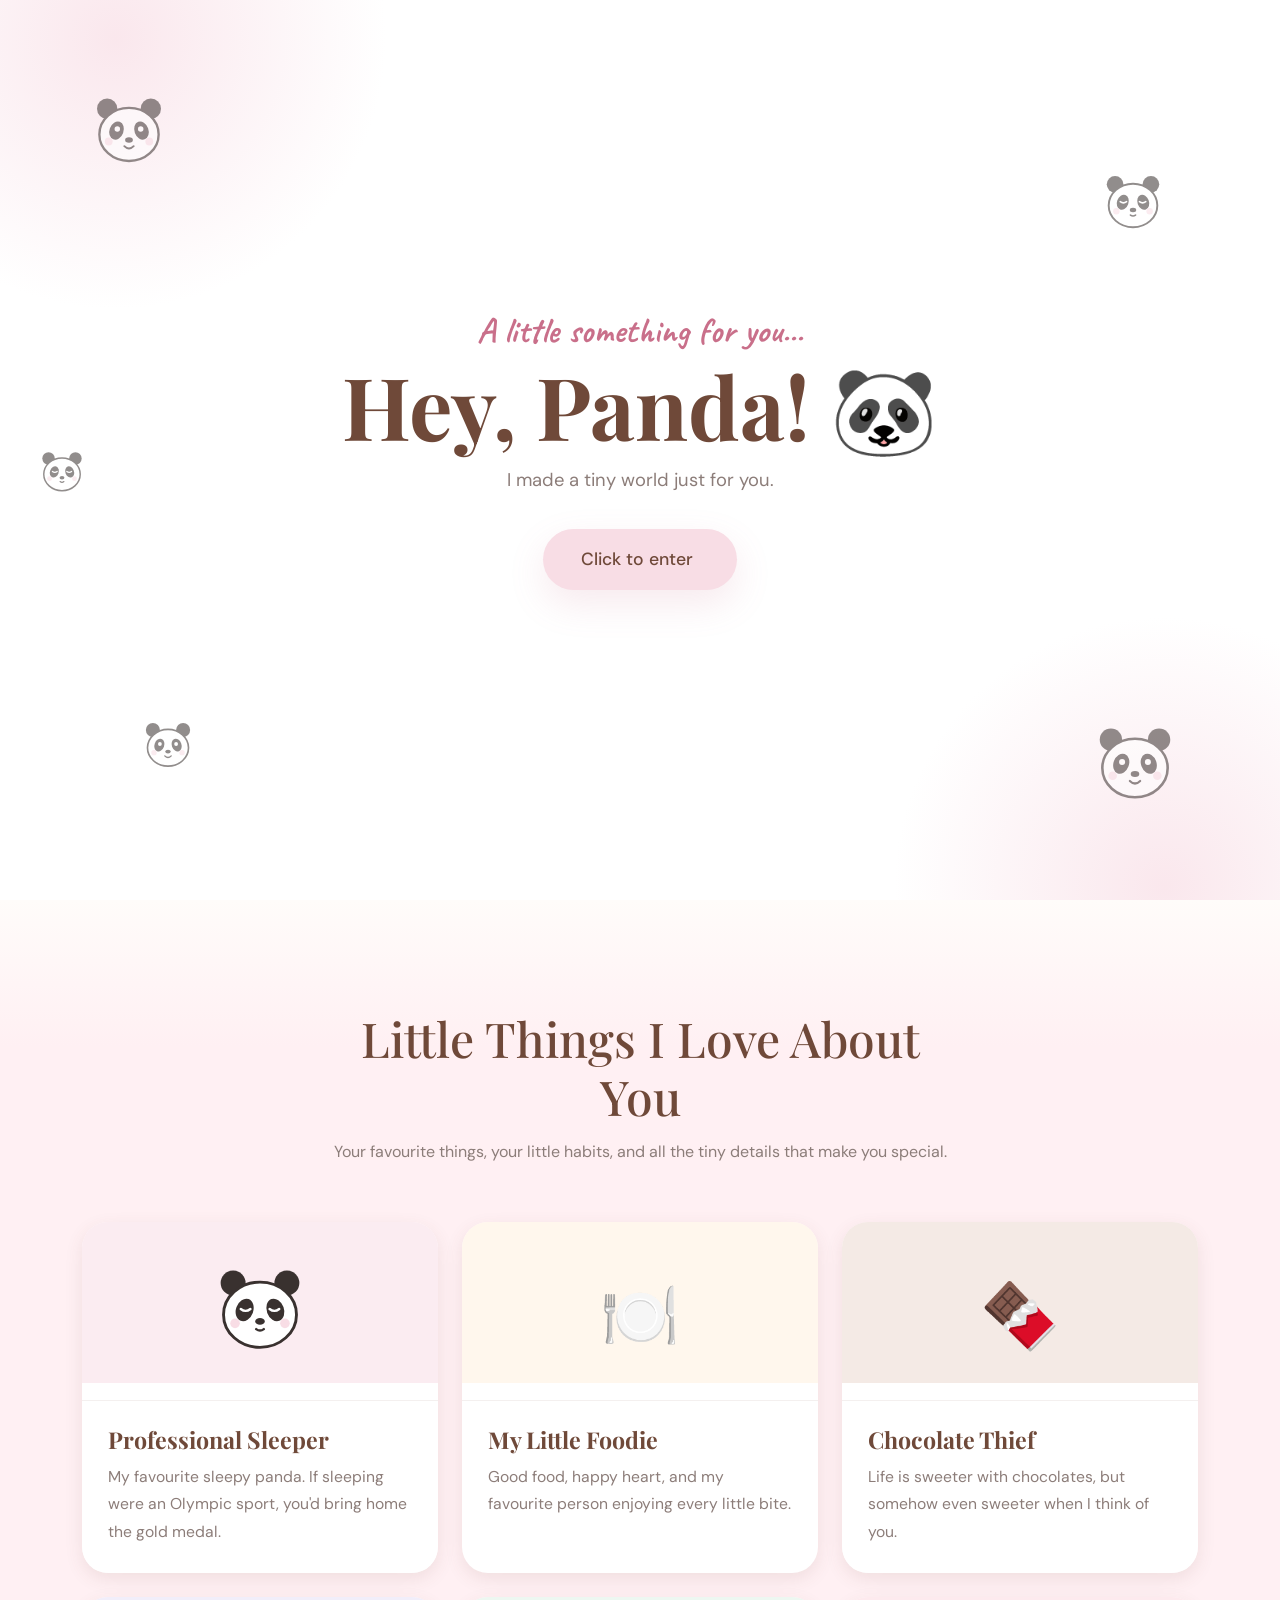
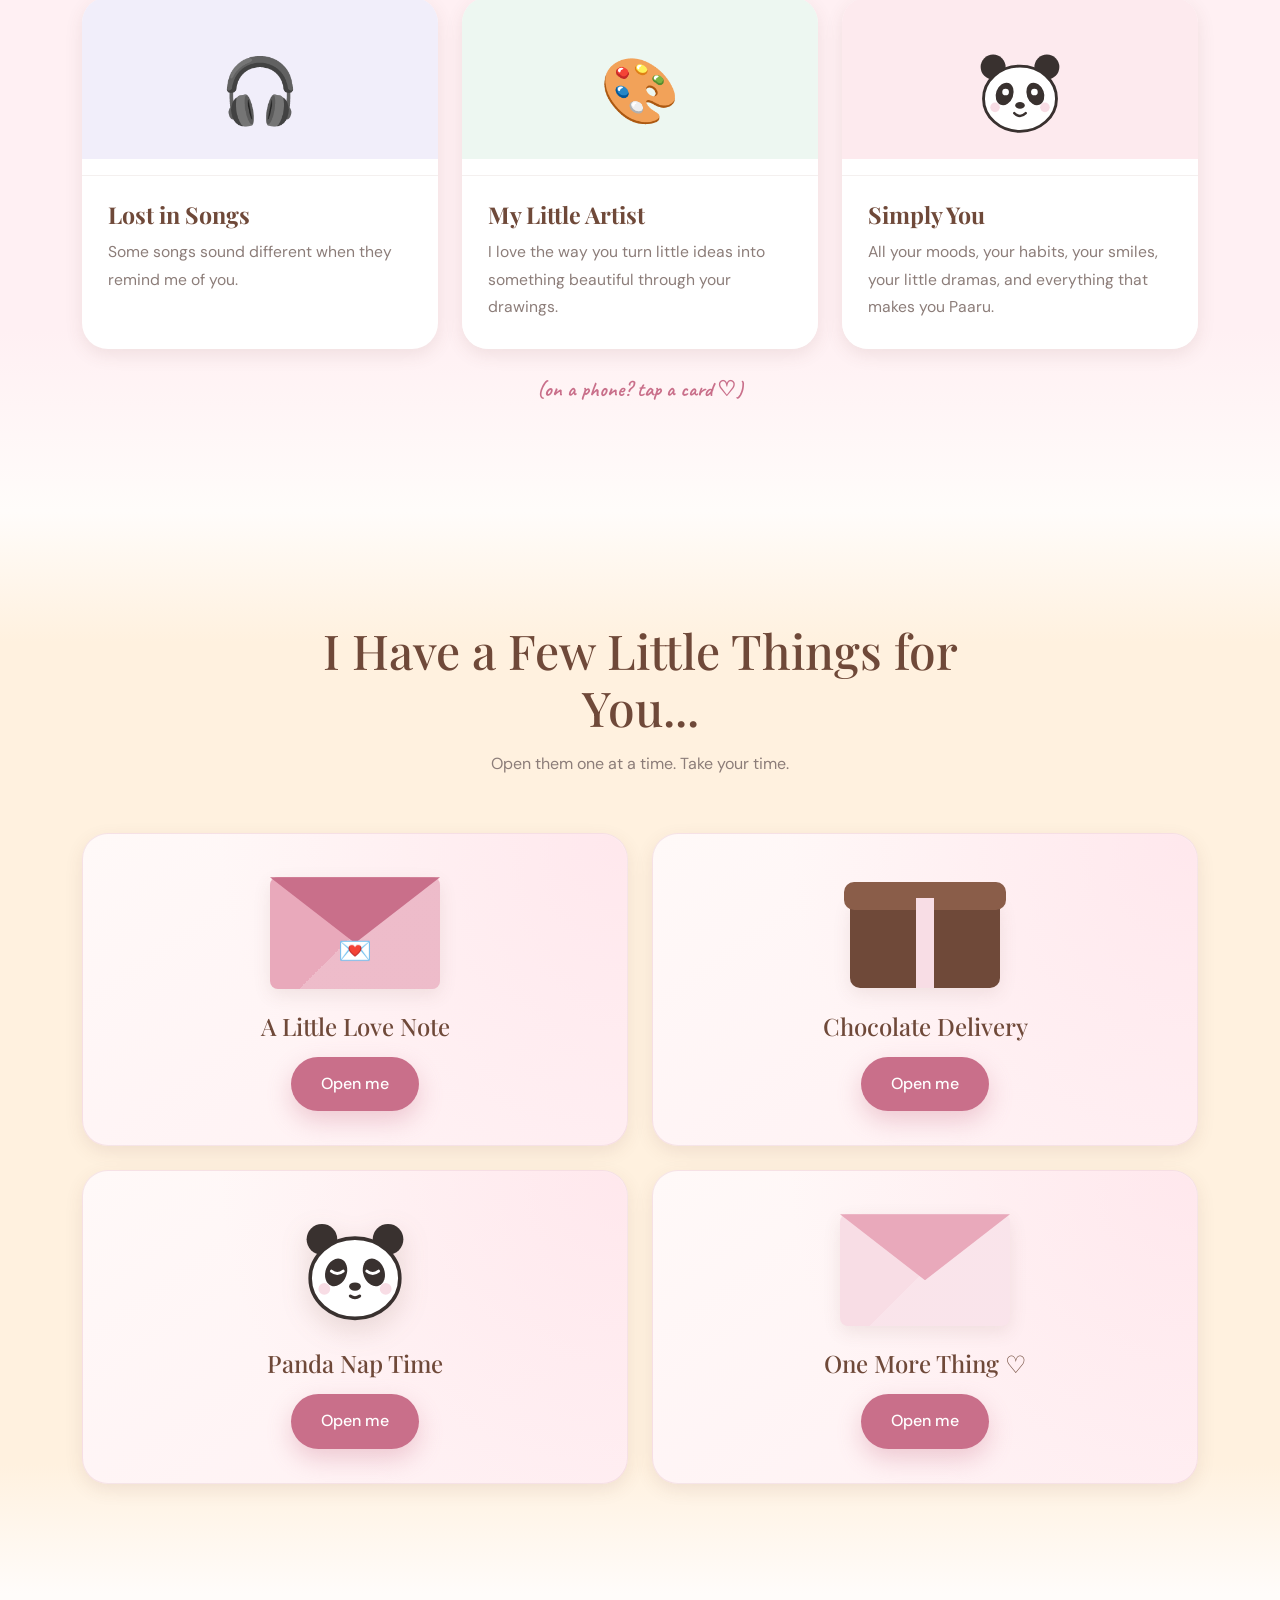
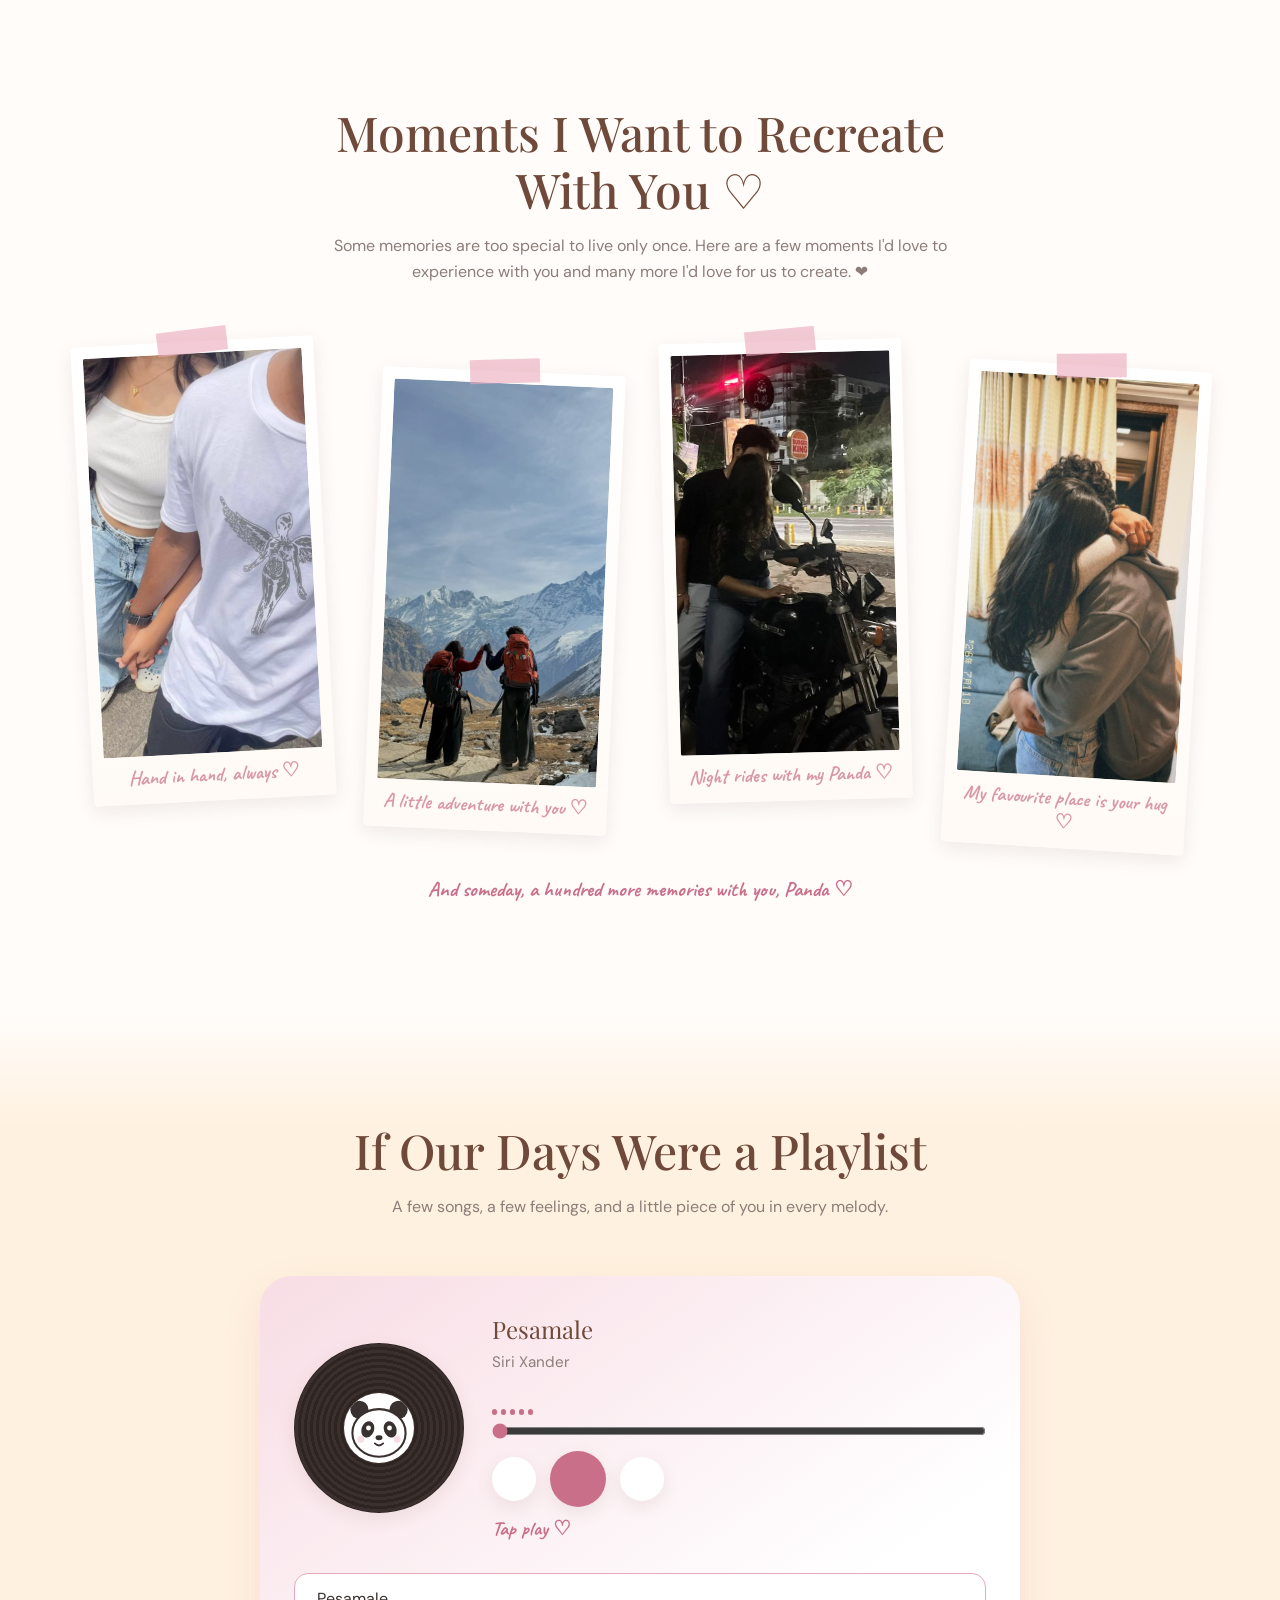
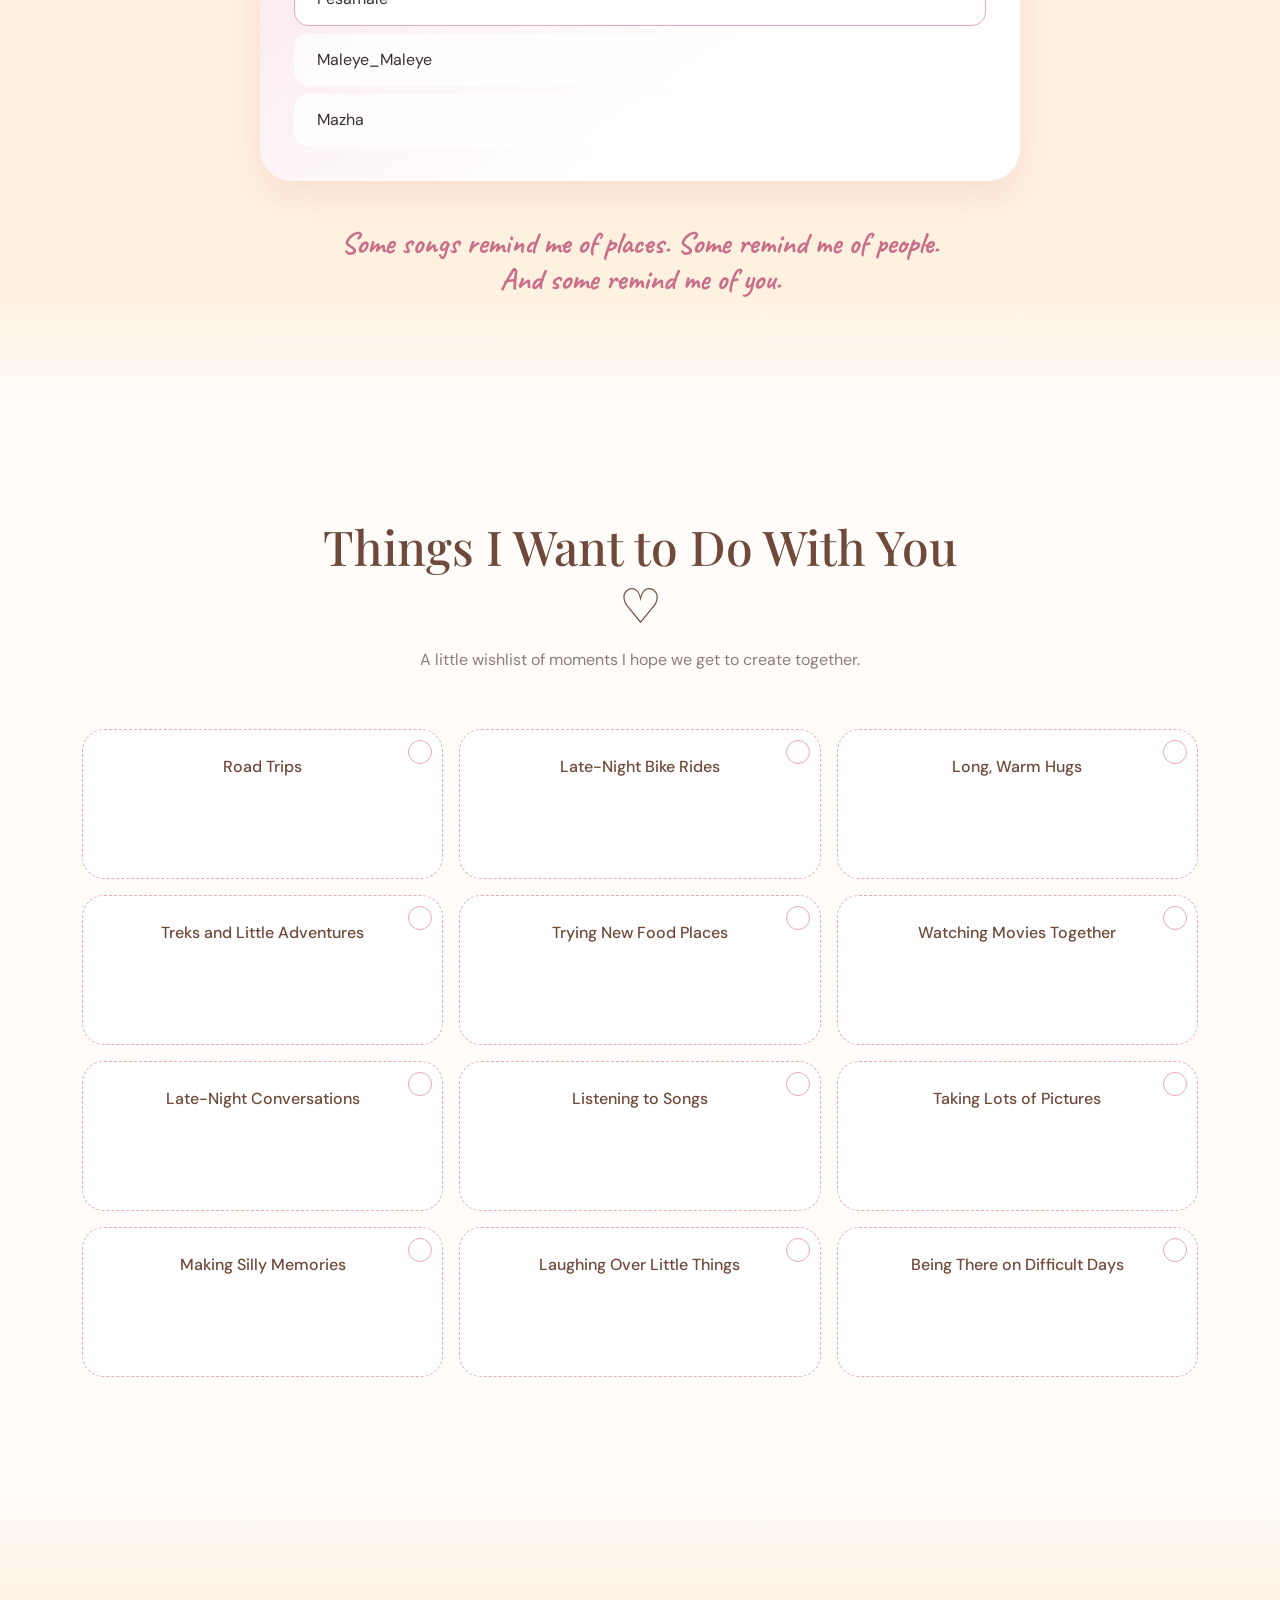
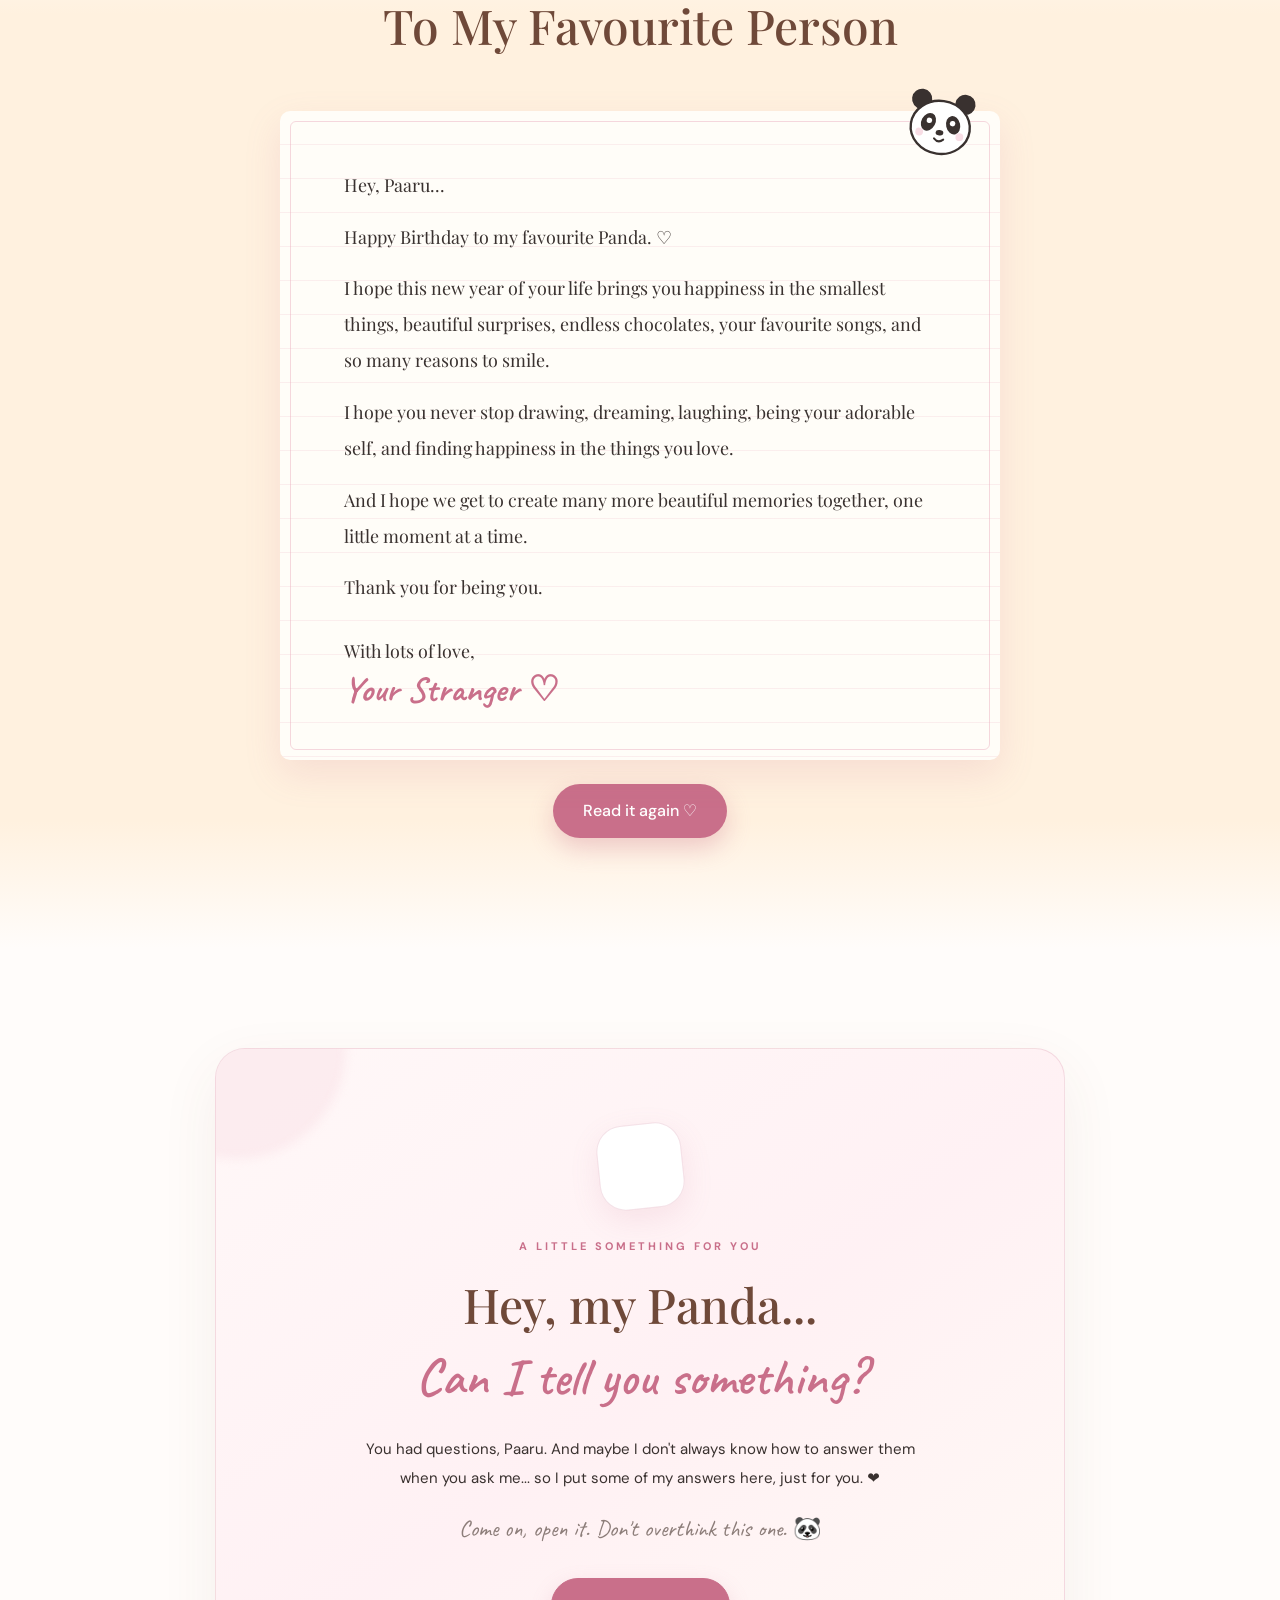
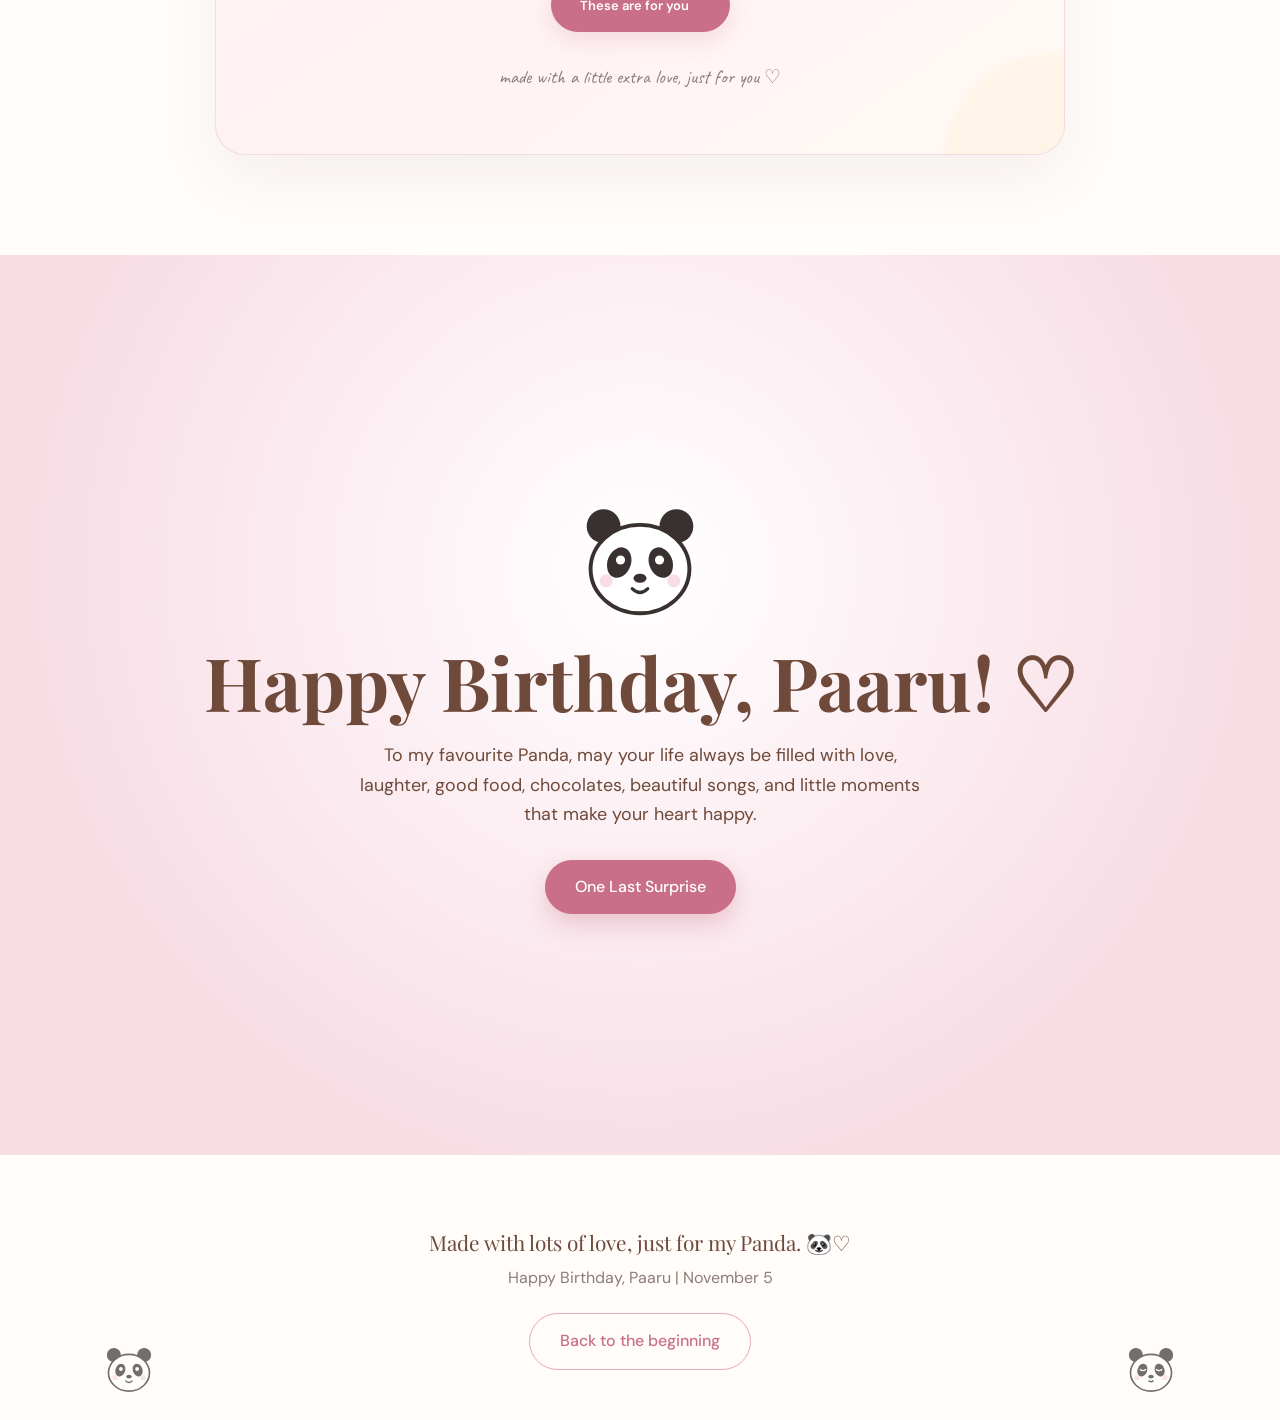
==== index.html @ 10fa9887 "Add files via upload" ====
<!doctype html>
<html lang="en">

<head>
    <meta charset="utf-8">
    <meta name="viewport" content="width=device-width, initial-scale=1">
    <title>Happy Birthday, Paaru ♡</title>
    <meta name="description" content="A tiny world made just for Paaru.">
    <link rel="icon"
        href="data:image/svg+xml,%3Csvg xmlns='http://www.w3.org/2000/svg' viewBox='0 0 100 100'%3E%3Ctext y='.9em' font-size='90'%3E%F0%9F%90%BC%3C/text%3E%3C/svg%3E">

    <!-- Bootstrap core CSS first (local, as in your template) -->
    <link rel="stylesheet" href="css/bootstrap/bootstrap.min.css">

    <!-- fonts -->
    <link rel="preconnect" href="https://fonts.googleapis.com">
    <link rel="preconnect" href="https://fonts.gstatic.com" crossorigin>
    <link
        href="https://fonts.googleapis.com/css2?family=Caveat:wght@500;700&family=DM+Sans:wght@400;500;700&family=Playfair+Display:ital,wght@0,500;0,700;1,500&display=swap"
        rel="stylesheet">

    <!-- Remix Icon -->
    <link href="https://cdn.jsdelivr.net/npm/remixicon@4.9.1/fonts/remixicon.css" rel="stylesheet">

    <!-- Lenis -->
    <link rel="stylesheet" href="https://unpkg.com/lenis@1.3.23/dist/lenis.css">

    <!-- custom css -->
    <link rel="stylesheet" href="css/style.css">
</head>

<body class="locked">

    <!-- SVG sprite: one panda, reused everywhere -->
    <svg class="sprite" width="0" height="0" aria-hidden="true" focusable="false">
        <symbol id="panda" viewBox="0 0 100 100">
            <circle cx="22" cy="24" r="13" fill="#39312F" />
            <circle cx="78" cy="24" r="13" fill="#39312F" />
            <ellipse cx="50" cy="57" rx="38" ry="34" fill="#fff" stroke="#39312F" stroke-width="3" />
            <ellipse cx="34" cy="52" rx="9" ry="12" fill="#39312F" transform="rotate(20 34 52)" />
            <ellipse cx="66" cy="52" rx="9" ry="12" fill="#39312F" transform="rotate(-20 66 52)" />
            <circle cx="35" cy="50" r="3.5" fill="#fff" />
            <circle cx="65" cy="50" r="3.5" fill="#fff" />
            <ellipse cx="50" cy="64" rx="5" ry="3.5" fill="#39312F" />
            <path d="M44 72q6 6 12 0" stroke="#39312F" stroke-width="2.5" fill="none" stroke-linecap="round" />
            <circle cx="24" cy="66" r="5" fill="#F8DDE5" />
            <circle cx="76" cy="66" r="5" fill="#F8DDE5" />
        </symbol>
        <symbol id="panda-sleep" viewBox="0 0 100 100">
            <circle cx="22" cy="24" r="13" fill="#39312F" />
            <circle cx="78" cy="24" r="13" fill="#39312F" />
            <ellipse cx="50" cy="57" rx="38" ry="34" fill="#fff" stroke="#39312F" stroke-width="3" />
            <ellipse cx="34" cy="52" rx="9" ry="12" fill="#39312F" transform="rotate(20 34 52)" />
            <ellipse cx="66" cy="52" rx="9" ry="12" fill="#39312F" transform="rotate(-20 66 52)" />
            <path d="M30 51q5 4 10 0M60 51q5 4 10 0" stroke="#fff" stroke-width="2.5" fill="none"
                stroke-linecap="round" />
            <ellipse cx="50" cy="64" rx="5" ry="3.5" fill="#39312F" />
            <path d="M46 72q4 3 8 0" stroke="#39312F" stroke-width="2.5" fill="none" stroke-linecap="round" />
            <circle cx="24" cy="66" r="5" fill="#F8DDE5" />
            <circle cx="76" cy="66" r="5" fill="#F8DDE5" />
        </symbol>
    </svg>












    <!-- ========== 2. WELCOME ========== -->
    <div id="welcome" role="dialog" aria-label="Welcome">
        <span class="glow g1"></span><span class="glow g2"></span>
        <span class="px p1" data-d="16"><svg class="bob">
                <use href="#panda" />
            </svg></span>
        <span class="px p2" data-d="22"><svg class="bob">
                <use href="#panda-sleep" />
            </svg></span>
        <span class="px p3" data-d="12"><svg class="bob">
                <use href="#panda" />
            </svg></span>
        <span class="px p4" data-d="20"><svg class="bob">
                <use href="#panda" />
            </svg></span>
        <span class="px p5" data-d="14"><svg class="bob">
                <use href="#panda-sleep" />
            </svg></span>
        <span class="px p6" data-d="18"><i class="ri-heart-fill bob"></i></span>
        <span class="px p7" data-d="26"><i class="ri-star-fill bob"></i></span>
        <span class="px p8" data-d="24"><i class="ri-music-2-fill bob"></i></span>
        <span class="px p9" data-d="18"><i class="ri-heart-fill bob"></i></span>

        <div class="w-content">
            <p class="hand w-line">A little something for you...</p>
            <h1 class="w-title">Hey, Panda! 🐼</h1>
            <p class="w-sub">I made a tiny world just for you.</p>
            <button id="enter" class="btn-enter" type="button">
                <span>Click to enter</span> <i class="ri-heart-fill"></i>
            </button>
        </div>
    </div>









    <main id="site">







        <!-- ========== 3. HERO ========== -->
        <section id="hero" class="hero">

            <div class="container">
                <div class="row align-items-center g-5">


                    <div class="col-lg-6 order-2 order-lg-1">
                        <p class="eyebrow">Today is all about you</p>
                        <h2 class="hero-title">
                            <span class="mask"><span class="ln">Happy Birthday,</span></span>
                            <span class="mask"><span class="ln">My Panda <i class="ri-heart-fill"></i></span></span>
                        </h2>
                        <p class="hero-text hero-fade">Somehow, you became someone I look forward to in the middle of my
                            ordinary days. And now, here I am, wanting to make your birthday a little more special, just
                            to see that smile of yours. So today, no worries, no sadness, just you being my favourite
                            Panda, eating your favourite food, listening to your favourite songs, and being the adorable
                            little sleepyhead you are. You deserve a day as lovely as your heart, Paaru. ❤️
                        </p>


                    </div>


                    <div class="col-lg-6 order-1 order-lg-2">
                        <div class="scrap">
                            <span class="blob par" data-s="-6"></span>
                            <svg class="scrap-panda" role="img" aria-label="A cute panda">
                                <use href="#panda" />
                            </svg>
                            <i class="ri-heart-fill fl f1 par" data-s="-25"></i>
                            <i class="ri-heart-fill fl f2 par" data-s="-12"></i>
                            <i class="ri-star-fill fl f3 par" data-s="-30"></i>
                            <i class="ri-sparkling-fill fl f4 par" data-s="-18"></i>
                            <span class="fl choco par" data-s="-20">🍫</span>
                            <span class="fl note hand">my favourite sleepy panda ♡</span>
                        </div>
                    </div>


                </div>
            </div>

        </section>












        <!-- ========== 4. LOVES ========== -->

        <section id="loves">
            <div class="container">


                <header class="sec-head rv">
                    <h2 class="sec-title">Little Things I Love About You</h2>
                    <p class="sec-sub">
                        Your favourite things, your little habits, and all the tiny details that make you
                        special.
                    </p>
                </header>

                <div class="row g-4">

                    <!-- Card 1: Professional Sleeper -->
                    <div class="col-12 col-md-6 col-lg-4">
                        <article class="tcard c1 rv" tabindex="0" role="button" aria-pressed="false">

                            <div class="art">
                                <svg class="pd">
                                    <use href="#panda-sleep" />
                                </svg>
                                <i class="pillow"></i>
                                <b class="fx f1">Z</b>
                                <b class="fx f2">z</b>
                                <b class="fx f3">Z</b>
                            </div>

                            <div class="tcard-content">
                                <h3>Professional Sleeper</h3>
                                <p>
                                    My favourite sleepy panda. If sleeping were an Olympic sport, you'd bring home the
                                    gold
                                    medal.
                                </p>
                            </div>

                        </article>
                    </div>

                    <!-- Card 2: My Little Foodie -->
                    <div class="col-12 col-md-6 col-lg-4">
                        <article class="tcard c2 rv" tabindex="0" role="button" aria-pressed="false">

                            <div class="art">
                                <span class="big">🍽️</span>
                                <b class="fx f1">🍰</b>
                                <b class="fx f2">🍕</b>
                                <b class="fx f3">🍓</b>
                            </div>

                            <div class="tcard-content">
                                <h3>My Little Foodie</h3>
                                <p>
                                    Good food, happy heart, and my favourite person enjoying every little bite.
                                </p>
                            </div>

                        </article>
                    </div>

                    <!-- Card 3: Chocolate Thief -->
                    <div class="col-12 col-md-6 col-lg-4">
                        <article class="tcard c3 rv" tabindex="0" role="button" aria-pressed="false">

                            <div class="art">
                                <span class="big">🍫</span>
                                <b class="fx f1">♡</b>
                                <b class="fx f2">🍬</b>
                                <b class="fx f3">♡</b>
                            </div>

                            <div class="tcard-content">
                                <h3>Chocolate Thief</h3>
                                <p>
                                    Life is sweeter with chocolates, but somehow even sweeter when I think of you.
                                </p>
                            </div>

                        </article>
                    </div>

                    <!-- Card 4: Lost in Songs -->
                    <div class="col-12 col-md-6 col-lg-4">
                        <article class="tcard c4 rv" tabindex="0" role="button" aria-pressed="false">

                            <div class="art">
                                <span class="big">🎧</span>
                                <b class="fx f1">♪</b>
                                <b class="fx f2">♫</b>
                                <b class="fx f3">♪</b>
                            </div>

                            <div class="tcard-content">
                                <h3>Lost in Songs</h3>
                                <p>
                                    Some songs sound different when they remind me of you.
                                </p>
                            </div>

                        </article>
                    </div>

                    <!-- Card 5: My Little Artist -->
                    <div class="col-12 col-md-6 col-lg-4">
                        <article class="tcard c5 rv" tabindex="0" role="button" aria-pressed="false">

                            <div class="art">
                                <span class="big">🎨</span>

                                <svg class="squig" viewBox="0 0 120 30" aria-hidden="true">
                                    <path d="M5 20q10-20 20 0t20 0 20 0 20 0 20 0" />
                                </svg>

                                <b class="fx f1">✏️</b>
                                <b class="fx f3">🖍️</b>
                            </div>

                            <div class="tcard-content">
                                <h3>My Little Artist</h3>
                                <p>
                                    I love the way you turn little ideas into something beautiful through your drawings.
                                </p>
                            </div>

                        </article>
                    </div>

                    <!-- Card 6: Simply You -->
                    <div class="col-12 col-md-6 col-lg-4">
                        <article class="tcard c6 rv" tabindex="0" role="button" aria-pressed="false">

                            <div class="art">
                                <svg class="pd">
                                    <use href="#panda" />
                                </svg>
                                <b class="fx f1">♡</b>
                                <b class="fx f2">✦</b>
                                <b class="fx f3">♡</b>
                            </div>

                            <div class="tcard-content">
                                <h3>Simply You</h3>
                                <p>
                                    All your moods, your habits, your smiles, your little dramas, and everything that
                                    makes
                                    you Paaru.
                                </p>
                            </div>

                            <span class="secret hand">
                                psst... my favourite thing is still your smile ♡
                            </span>

                        </article>
                    </div>

                </div>

                <p class="tap-hint hand">(on a phone? tap a card ♡)</p>

            </div>


        </section>

















        <!-- ========== 5. SURPRISES ========== -->
        <section id="surprises" class="tint">
            <div class="container">
                <header class="sec-head rv">
                    <h2 class="sec-title">I Have a Few Little Things for You...</h2>
                    <p class="sec-sub">Open them one at a time. Take your time.</p>
                </header>
                <div class="row g-4">

                    <div class="col-12 col-md-6">
                        <div class="gift rv" data-lid="flip">
                            <div class="gift-art">
                                <div class="env">
                                    <div class="lid"></div><span class="seal">💌</span>
                                </div>
                            </div>
                            <h3>A Little Love Note</h3>
                            <button class="gift-btn btn-soft" type="button" aria-expanded="false"
                                aria-controls="g1"><span class="lbl">Open me</span></button>
                            <div class="gift-body" id="g1">
                                <div class="paper hand-text pop">
                                    <p>Hey, Panda...</p>
                                    <p>I don't know how you became this special to me, Panda, but somehow, you did. Even
                                        though we haven't spent much time together, you've given me so many little
                                        things to smile about. ♡</p>

                                    <p>I hope we get to create all those beautiful memories I've imagined with you,
                                        Paaru. For now, I just want to see you smile and make you feel a little extra
                                        special today. ❤️</p>

                                    <p>Happy Birthday, Paaru. ♡</p>
                                </div>
                            </div>
                        </div>
                    </div>

                    <div class="col-12 col-md-6">
                        <div class="gift rv" data-lid="lift">
                            <div class="gift-art">
                                <div class="cbox">
                                    <div class="lid"></div><span class="ribbon"></span>
                                </div>
                            </div>
                            <h3>Chocolate Delivery</h3>
                            <button class="gift-btn btn-soft" type="button" aria-expanded="false"
                                aria-controls="g2"><span class="lbl">Open me</span></button>
                            <div class="gift-body" id="g2">
                                <div class="pops"><span class="pop">🍫</span><span class="pop">🍬</span><span
                                        class="pop">🍫</span><span class="pop">🍪</span></div>
                                <div class="paper hand-text pop">
                                    <p>Happy birthday, my little foodie! 🍫 Unlimited chocolates were the plan, but then
                                        I remembered your cavity, Panda. 😭😂 So eat your favourite treats, but please
                                        spare those poor little teeth some trouble! I need my foodie to be around for
                                        all our future food dates. ❤️🐼</p>

                                </div>
                            </div>
                        </div>
                    </div>

                    <div class="col-12 col-md-6">
                        <div class="gift rv" data-swap="#panda">
                            <div class="gift-art"><svg class="nap">
                                    <use href="#panda-sleep" />
                                </svg></div>
                            <h3>Panda Nap Time</h3>
                            <button class="gift-btn btn-soft" type="button" aria-expanded="false"
                                aria-controls="g3"><span class="lbl">Open me</span></button>
                            <div class="gift-body" id="g3">
                                <div class="bubble pop">Even sleepy pandas deserve the biggest hugs. Sending one to you
                                    right now. ♡</div>
                            </div>
                        </div>
                    </div>

                    <div class="col-12 col-md-6">
                        <div class="gift rv" data-lid="flip">
                            <div class="gift-art">
                                <div class="env sealed">
                                    <div class="lid"></div><span class="seal"><i class="ri-heart-fill"></i></span>
                                </div>
                            </div>
                            <h3>One More Thing ♡</h3>
                            <button class="gift-btn btn-soft" type="button" aria-expanded="false"
                                aria-controls="g4"><span class="lbl">Open me</span></button>
                            <div class="gift-body" id="g4">
                                <div class="paper hand-text pop">
                                    <p>There's something I want you to know...</p>
                                    <p>Out of all the little things life could bring me, I'm really glad it brought me
                                        you.</p>
                                </div>
                            </div>
                        </div>
                    </div>

                </div>
            </div>
        </section>

















        <!-- ========== 6. SCRAPBOOK ========== -->
        <section id="moments">
            <div class="container">

                <header class="sec-head rv">
                    <h2 class="sec-title">Moments I Want to Recreate With You ♡</h2>
                    <p class="sec-sub">
                        Some memories are too special to live only once.
                        Here are a few moments I'd love to experience with you
                        and many more I'd love for us to create. ❤️
                    </p>
                </header>

                <div class="row g-4 g-lg-5 board">

                    <!-- HOLDING HANDS -->
                    <div class="col-6 col-lg-3">
                        <figure class="polaroid rv">
                            <button type="button" class="pol-btn" data-caption="Hand in hand, always ♡"
                                aria-label="Open photo: Hand in hand, always ♡">

                                <span class="tape"></span>

                                <img src="images/holding_hands.jpg" loading="lazy" width="400" height="400"
                                    alt="A memory of us holding hands">

                                <figcaption class="hand">
                                    Hand in hand, always ♡
                                </figcaption>

                                <i class="ri-heart-fill pol-heart"></i>
                            </button>
                        </figure>
                    </div>


                    <!-- MOUNTAIN ADVENTURE -->
                    <div class="col-6 col-lg-3">
                        <figure class="polaroid rv">
                            <button type="button" class="pol-btn" data-caption="A little adventure with you ♡"
                                aria-label="Open photo: A little adventure with you ♡">

                                <span class="tape"></span>

                                <img src="images/mountains.jpg" loading="lazy" width="400" height="400"
                                    alt="A mountain adventure we'd love to experience together">

                                <figcaption class="hand">
                                    A little adventure with you ♡
                                </figcaption>

                                <i class="ri-heart-fill pol-heart"></i>
                            </button>
                        </figure>
                    </div>


                    <!-- NIGHT BIKE RIDE -->
                    <div class="col-6 col-lg-3">
                        <figure class="polaroid rv">
                            <button type="button" class="pol-btn" data-caption="Night rides with my Panda ♡"
                                aria-label="Open photo: Night rides with my Panda ♡">

                                <span class="tape"></span>

                                <img src="images/night-bike.jpg" loading="lazy" width="400" height="400"
                                    alt="A night bike ride together">

                                <figcaption class="hand">
                                    Night rides with my Panda ♡
                                </figcaption>

                                <i class="ri-heart-fill pol-heart"></i>
                            </button>
                        </figure>
                    </div>


                    <!-- HUG -->
                    <div class="col-6 col-lg-3">
                        <figure class="polaroid rv">
                            <button type="button" class="pol-btn" data-caption="My favourite place is your hug ♡"
                                aria-label="Open photo: My favourite place is your hug ♡">

                                <span class="tape"></span>

                                <img src="images/hug.jpg" loading="lazy" width="400" height="400"
                                    alt="A warm hug together">

                                <figcaption class="hand">
                                    My favourite place is your hug ♡
                                </figcaption>

                                <i class="ri-heart-fill pol-heart"></i>
                            </button>
                        </figure>
                    </div>

                </div>

                <p class="tap-hint hand">
                    And someday, a hundred more memories with you, Panda ♡
                </p>

            </div>
        </section>























        <!-- ========== 7. PLAYLIST ========== -->
        <section id="playlist" class="tint">
            <div class="container">
                <header class="sec-head rv">
                    <h2 class="sec-title">If Our Days Were a Playlist</h2>
                    <p class="sec-sub">A few songs, a few feelings, and a little piece of you in every melody.</p>
                </header>
                <div class="player rv" id="player">
                    <div class="disc-wrap">
                        <div class="disc"><svg>
                                <use href="#panda" />
                            </svg></div><i class="ri-music-2-fill n1"></i><i class="ri-music-fill n2"></i>
                    </div>
                    <div class="p-main">
                        <p class="p-title" id="p-title">Pick a song</p>
                        <p class="p-artist" id="p-artist">Our playlist</p>
                        <div class="eq" aria-hidden="true"><i></i><i></i><i></i><i></i><i></i></div>
                        <input type="range" id="seek" min="0" max="100" value="0" step="0.1" aria-label="Song progress">
                        <div class="p-ctrl">
                            <button type="button" id="prev" aria-label="Previous song"><i
                                    class="ri-skip-back-fill"></i></button>
                            <button type="button" id="play" class="play" aria-label="Play"><i
                                    class="ri-play-fill"></i></button>
                            <button type="button" id="next" aria-label="Next song"><i
                                    class="ri-skip-forward-fill"></i></button>
                        </div>
                        <p class="p-status hand" id="p-status" role="status" aria-live="polite">Tap play ♡</p>
                    </div>



                    <ul class="tracks" id="tracks">

                        <li>
                            <button type="button" class="track" data-title="Pesamale" data-artist="Siri Xander"
                                data-src="audio/Pesamale.mp3" data-link="">
                                <i class="ri-music-2-line"></i>
                                Pesamale
                            </button>
                        </li>

                        <li>
                            <button type="button" class="track" data-title="Maleye_Maleye" data-artist="Sanjith Hegde"
                                data-src="audio/MALEYE_MALEYE.mp3" data-link="">
                                <i class="ri-music-2-line"></i>
                                Maleye_Maleye
                            </button>
                        </li>

                        <li>
                            <button type="button" class="track" data-title="Mazha"
                                data-artist="Haricharan, Roshni Suresh" data-src="audio/Mazha.mp3" data-link="">
                                <i class="ri-music-2-line"></i>
                                Mazha
                            </button>
                        </li>

                    </ul>




                </div>
                <p class="tap-hint hand big-hand">Some songs remind me of places. Some remind me of people. And some
                    remind me of you.</p>
            </div>
        </section>






















        <!-- ========== 8. WISHLIST ========== -->
        <section id="wishlist">
            <div class="container">


                <header class="sec-head rv">
                    <h2 class="sec-title">Things I Want to Do With You ♡</h2>
                    <p class="sec-sub">A little wishlist of moments I hope we get to create together.</p>
                </header>

                <div class="row g-3">

                    <!-- Road Trips -->
                    <div class="col-6 col-lg-4">
                        <button type="button" class="wish rv" aria-pressed="false">
                            <span class="mk">
                                <i class="ri-heart-fill"></i>
                            </span>
                            <i class="ri-car-line ic"></i>
                            <b>Road Trips</b>
                            <em>Getting lost, as long as it's with you ♡</em>
                        </button>
                    </div>

                    <!-- Night Bike Rides -->
                    <div class="col-6 col-lg-4">
                        <button type="button" class="wish rv" aria-pressed="false">
                            <span class="mk">
                                <i class="ri-heart-fill"></i>
                            </span>
                            <i class="ri-motorbike-line ic"></i>
                            <b>Late-Night Bike Rides</b>
                            <em>Just you, me, and the night sky ♡</em>
                        </button>
                    </div>

                    <!-- Hugs -->
                    <div class="col-6 col-lg-4">
                        <button type="button" class="wish rv" aria-pressed="false">
                            <span class="mk">
                                <i class="ri-heart-fill"></i>
                            </span>
                            <i class="ri-heart-pulse-line ic"></i>
                            <b>Long, Warm Hugs</b>
                            <em>One hug that makes everything feel okay ♡</em>
                        </button>
                    </div>

                    <!-- Treks and Adventures -->
                    <div class="col-6 col-lg-4">
                        <button type="button" class="wish rv" aria-pressed="false">
                            <span class="mk">
                                <i class="ri-heart-fill"></i>
                            </span>
                            <i class="ri-landscape-line ic"></i>
                            <b>Treks and Little Adventures</b>
                            <em>Getting tired together and still smiling ♡</em>
                        </button>
                    </div>

                    <!-- Food Dates -->
                    <div class="col-6 col-lg-4">
                        <button type="button" class="wish rv" aria-pressed="false">
                            <span class="mk">
                                <i class="ri-heart-fill"></i>
                            </span>
                            <i class="ri-restaurant-2-line ic"></i>
                            <b>Trying New Food Places</b>
                            <em>Finding our next favourite spot ♡</em>
                        </button>
                    </div>

                    <!-- Movies -->
                    <div class="col-6 col-lg-4">
                        <button type="button" class="wish rv" aria-pressed="false">
                            <span class="mk">
                                <i class="ri-heart-fill"></i>
                            </span>
                            <i class="ri-movie-2-line ic"></i>
                            <b>Watching Movies Together</b>
                            <em>Sharing popcorn and little moments ♡</em>
                        </button>
                    </div>

                    <!-- Late-Night Conversations -->
                    <div class="col-6 col-lg-4">
                        <button type="button" class="wish rv" aria-pressed="false">
                            <span class="mk">
                                <i class="ri-heart-fill"></i>
                            </span>
                            <i class="ri-moon-line ic"></i>
                            <b>Late-Night Conversations</b>
                            <em>Talking until we forget the time ♡</em>
                        </button>
                    </div>

                    <!-- Music -->
                    <div class="col-6 col-lg-4">
                        <button type="button" class="wish rv" aria-pressed="false">
                            <span class="mk">
                                <i class="ri-heart-fill"></i>
                            </span>
                            <i class="ri-headphone-line ic"></i>
                            <b>Listening to Songs</b>
                            <em>Making little memories through music ♡</em>
                        </button>
                    </div>

                    <!-- Pictures -->
                    <div class="col-6 col-lg-4">
                        <button type="button" class="wish rv" aria-pressed="false">
                            <span class="mk">
                                <i class="ri-heart-fill"></i>
                            </span>
                            <i class="ri-camera-line ic"></i>
                            <b>Taking Lots of Pictures</b>
                            <em>Collecting little pieces of us ♡</em>
                        </button>
                    </div>

                    <!-- Silly Memories -->
                    <div class="col-6 col-lg-4">
                        <button type="button" class="wish rv" aria-pressed="false">
                            <span class="mk">
                                <i class="ri-heart-fill"></i>
                            </span>
                            <i class="ri-emotion-laugh-line ic"></i>
                            <b>Making Silly Memories</b>
                            <em>Being weird together without a reason ♡</em>
                        </button>
                    </div>

                    <!-- Laughing Together -->
                    <div class="col-6 col-lg-4">
                        <button type="button" class="wish rv" aria-pressed="false">
                            <span class="mk">
                                <i class="ri-heart-fill"></i>
                            </span>
                            <i class="ri-emotion-happy-line ic"></i>
                            <b>Laughing Over Little Things</b>
                            <em>Turning ordinary days into happy ones ♡</em>
                        </button>
                    </div>

                    <!-- Being There -->
                    <div class="col-6 col-lg-4">
                        <button type="button" class="wish rv" aria-pressed="false">
                            <span class="mk">
                                <i class="ri-heart-fill"></i>
                            </span>
                            <i class="ri-hand-heart-line ic"></i>
                            <b>Being There on Difficult Days</b>
                            <em>For the happy days and the hard ones, too ♡</em>
                        </button>
                    </div>


                </div>
            </div>


        </section>



















        <!-- ========== 9. LETTER ========== -->
        <section id="letter" class="tint">
            <div class="container">
                <header class="sec-head rv">
                    <h2 class="sec-title">To My Favourite Person</h2>
                </header>
                <article class="letter rv">
                    <svg class="l-panda" aria-hidden="true">
                        <use href="#panda" />
                    </svg>
                    <i class="ri-heart-fill l-h1"></i><i class="ri-heart-fill l-h2"></i>
                    <!-- EDIT YOUR LETTER HERE: keep one <p> per paragraph -->
                    <div class="letter-body">
                        <p>Hey, Paaru...</p>
                        <p>Happy Birthday to my favourite Panda. ♡</p>
                        <p>I hope this new year of your life brings you happiness in the smallest things, beautiful
                            surprises, endless chocolates, your favourite songs, and so many reasons to smile.</p>
                        <p>I hope you never stop drawing, dreaming, laughing, being your adorable self, and finding
                            happiness in the things you love.</p>
                        <p>And I hope we get to create many more beautiful memories together, one little moment at a
                            time.</p>
                        <p>Thank you for being you.</p>
                        <p class="sign">With lots of love,<br><span class="hand">Your Stranger ♡</span></p>
                    </div>
                </article>
                <div class="text-center mt-4"><button class="btn-soft" type="button" id="reread">Read it again
                        ♡</button></div>
            </div>
        </section>













        <!-- ========== 10. QUESTIONS INVITATION ========== -->
        <section id="question-invitation">
            <div class="container">
                <div class="question-invite-card">

                    <div class="invite-decor invite-heart invite-heart-one">
                        <i class="ri-heart-fill"></i>
                    </div>

                    <div class="invite-decor invite-heart invite-heart-two">
                        <i class="ri-heart-3-fill"></i>
                    </div>

                    <div class="invite-envelope">
                        <i class="ri-mail-line"></i>
                    </div>

                    <span class="invite-eyebrow">A LITTLE SOMETHING FOR YOU</span>

                    <h2 class="invite-title">
                        Hey, my Panda...
                        <span>Can I tell you something?</span>
                    </h2>

                    <p class="invite-description">
                        You had questions, Paaru. And maybe I don't always
                        know how to answer them when you ask me...
                        so I put some of my answers here, just for you. ❤️
                    </p>

                    <p class="invite-note">
                        Come on, open it. Don't overthink this one. 🐼
                    </p>

                    <a href="questions.html" class="invite-btn">
                        <span>These are for you</span>
                        <i class="ri-arrow-right-line"></i>
                    </a>

                    <span class="invite-footer">
                        made with a little extra love, just for you ♡
                    </span>

                </div>
            </div>
        </section>
















        <!-- ========== 11. FINAL ========== -->
        <section id="finale">
            <i class="ri-heart-fill fl f1"></i><i class="ri-heart-fill fl f2"></i><i class="ri-star-fill fl f3"></i><i
                class="ri-sparkling-fill fl f4"></i>
            <div class="container text-center">
                <svg class="fin-panda" aria-hidden="true">
                    <use href="#panda" />
                </svg>
                <h2 class="fin-title rv">Happy Birthday, Paaru! ♡</h2>
                <p class="fin-text rv">To my favourite Panda, may your life always be filled with love, laughter, good
                    food, chocolates, beautiful songs, and little moments that make your heart happy.</p>
                <button class="btn-soft" type="button" id="last">One Last Surprise</button>
                <div class="last-msg" id="last-msg" hidden>
                    <div class="cake" aria-hidden="true"><span class="flame">🕯️</span><span
                            class="flame">🕯️</span><span class="flame">🕯️</span>
                        <div>🎂</div>
                    </div>
                    <p class="hand">Make a wish, Panda. Whatever it is, I'm already on your side. Happy 5th of November,
                        my favourite person. ♡</p>
                    <button class="btn-ghost" type="button" id="replay"><i class="ri-replay-10-line"></i> Replay from
                        the beginning</button>
                </div>
            </div>
        </section>











        <!-- ========== 12. FOOTER ========== -->
        <footer>
            <svg class="f-panda a" aria-hidden="true">
                <use href="#panda" />
            </svg>
            <svg class="f-panda b" aria-hidden="true">
                <use href="#panda-sleep" />
            </svg>
            <p class="f-main">Made with lots of love, just for my Panda. 🐼♡</p>
            <p class="f-sub">Happy Birthday, Paaru | November 5</p>
            <button class="btn-ghost" type="button" data-top><i class="ri-arrow-up-line"></i> Back to the
                beginning</button>
        </footer>
    </main>

    <!-- Lightbox -->
    <div id="lightbox" class="lightbox" role="dialog" aria-modal="true" aria-label="Photo viewer" hidden>
        <figure><img id="lb-img" src="" alt="">
            <figcaption class="hand" id="lb-cap"></figcaption>
        </figure>
        <button type="button" id="lb-close" aria-label="Close photo"><i class="ri-close-line"></i></button>
    </div>

    <!-- Bootstrap Bundle (local) -->
    <script src="js/bootstrap/bootstrap.bundle.min.js"></script>
    <!-- Lenis -->
    <script src="https://unpkg.com/lenis@1.3.23/dist/lenis.min.js"></script>
    <!-- GSAP (local, as in your template) -->
    <script src="js/gsap/gsap.min.js"></script>
    <script src="js/gsap/ScrollTrigger.min.js"></script>
    <!-- Custom script last -->
    <script src="js/script.js"></script>
</body>

</html>
---- css/style.css ----
/* ===== Design tokens ===== */
:root {
    --bg: #FFFCFA;
    --white: #FFFFFF;
    --blush: #F8DDE5;
    --rose: #E9A9BB;
    --deep: #C96F8A;
    --cream: #FFF1DF;
    --choc: #6F4939;
    --text: #39312F;
    --muted: #8C7D79;
    --serif: "Playfair Display", Georgia, serif;
    --sans: "DM Sans", system-ui, sans-serif;
    --hand: "Caveat", cursive;
    --r: 26px;
    --shadow: 0 14px 36px rgba(201, 111, 138, .15);
    --shadow-sm: 0 6px 18px rgba(111, 73, 57, .10);
}

*,
*::before,
*::after {
    box-sizing: border-box;
}

body {
    margin: 0;
    background: var(--bg);
    color: var(--text);
    font-family: var(--sans);
    line-height: 1.65;
    overflow-x: hidden;
}

body.locked {
    overflow: hidden;
}

[hidden] {
    display: none !important;
}

.sprite {
    position: absolute;
}

::selection {
    background: var(--blush);
    color: var(--choc);
}

h1,
h2,
h3,
p {
    margin: 0;
}

h2,
h3 {
    font-family: var(--serif);
    font-weight: 500;
}

svg,
img {
    max-width: 100%;
}

button {
    font: inherit;
    color: inherit;
    cursor: pointer;
}

.hand {
    font-family: var(--hand);
    font-weight: 700;
    color: var(--deep);
    line-height: 1.2;
}

:focus-visible {
    outline: 3px solid var(--deep);
    outline-offset: 3px;
    border-radius: 10px;
}

section {
    padding: 110px 0;
    position: relative;
    overflow: hidden;
}

.tint {
    background: linear-gradient(180deg, var(--bg), var(--cream) 12%, var(--cream) 88%, var(--bg));
}

.sec-head {
    text-align: center;
    max-width: 640px;
    margin: 0 auto 56px;
}

.sec-title {
    font-size: clamp(1.9rem, 4.4vw, 3rem);
    color: var(--choc);
    line-height: 1.2;
}

.sec-sub {
    margin-top: 14px;
    color: var(--muted);
}

.tap-hint {
    text-align: center;
    margin-top: 28px;
    font-size: 1.3rem;
}

.big-hand {
    font-size: clamp(1.4rem, 3vw, 1.9rem);
    max-width: 640px;
    margin: 44px auto 0;
}

/* ===== Buttons ===== */
.btn-soft,
.btn-ghost,
.btn-enter {
    border: 0;
    border-radius: 999px;
    padding: 14px 30px;
    font-weight: 500;
    transition: transform .35s ease, background .35s ease, color .35s ease, box-shadow .35s ease;
}

.btn-soft {
    background: var(--deep);
    color: #fff;
    box-shadow: 0 10px 24px rgba(201, 111, 138, .32);
}

.btn-soft:hover {
    background: var(--choc);
    transform: translateY(-3px) scale(1.03);
}

.btn-ghost {
    background: transparent;
    border: 1.5px solid var(--rose);
    color: var(--deep);
}

.btn-ghost:hover {
    background: var(--blush);
}






















/* ===== 2. Welcome ===== */
#welcome {
    position: fixed;
    inset: 0;
    z-index: 1000;
    background: #fff;
    display: grid;
    place-items: center;
    overflow: hidden;
    padding: 24px;
}

.glow {
    position: absolute;
    width: 46vmax;
    height: 46vmax;
    border-radius: 50%;
    background: radial-gradient(circle, rgba(248, 221, 229, .7), transparent 65%);
    pointer-events: none;
}

.g1 {
    top: -20vmax;
    left: -14vmax;
}

.g2 {
    bottom: -22vmax;
    right: -14vmax;
}

.w-content {
    position: relative;
    text-align: center;
    z-index: 2;
}

.w-line {
    font-size: clamp(1.6rem, 4vw, 2.2rem);
}

.w-title {
    font-family: var(--serif);
    font-weight: 700;
    font-size: clamp(2.6rem, 9vw, 5.4rem);
    color: var(--choc);
    line-height: 1.1;
    margin: 6px 0 12px;
}

.w-sub {
    color: var(--muted);
    font-size: 1.15rem;
    margin-bottom: 34px;
}

.btn-enter {
    background: var(--blush);
    color: var(--choc);
    font-size: 1.1rem;
    padding: 16px 38px;
    box-shadow: var(--shadow);
    display: inline-flex;
    align-items: center;
    gap: 6px;
}

.btn-enter i {
    width: 0;
    opacity: 0;
    overflow: hidden;
    transition: width .35s ease, opacity .35s ease;
    color: #fff;
}

.btn-enter:hover,
.btn-enter:focus-visible {
    background: var(--deep);
    color: #fff;
    transform: scale(1.07);
}

.btn-enter:hover i,
.btn-enter:focus-visible i {
    width: 1.1em;
    opacity: 1;
}

.px {
    position: absolute;
    z-index: 1;
    display: block;
}

.px svg,
.px i {
    display: block;
    width: 100%;
    height: auto;
    opacity: .55;
}

.px i {
    font-size: 1.6rem;
    color: var(--rose);
    width: auto;
    opacity: .7;
}

.bob {
    animation: bob 6s ease-in-out infinite;
}

.px:nth-child(3) .bob {
    animation-duration: 7.5s;
}

.px:nth-child(5) .bob {
    animation-duration: 5s;
    animation-delay: -2s;
}

.px:nth-child(7) .bob {
    animation-duration: 8s;
    animation-delay: -3s;
}

.px:nth-child(9) .bob {
    animation-duration: 6.5s;
    animation-delay: -1s;
}

.px:hover svg {
    animation: wig .7s ease;
    opacity: .9;
}

@keyframes bob {

    0%,
    100% {
        transform: translateY(0) rotate(-3deg);
    }

    50% {
        transform: translateY(-12px) rotate(3deg);
    }
}

@keyframes wig {

    0%,
    100% {
        transform: rotate(0);
    }

    25% {
        transform: rotate(-10deg);
    }

    75% {
        transform: rotate(10deg);
    }
}

/* pandas sit at the edges, away from the centred text */
.p1 {
    width: 78px;
    top: 6%;
    left: 7%;
}

.p2 {
    width: 64px;
    top: 14%;
    right: 9%;
}

.p3 {
    width: 54px;
    bottom: 9%;
    left: 11%;
}

.p4 {
    width: 86px;
    bottom: 7%;
    right: 8%;
}

.p5 {
    width: 48px;
    top: 44%;
    left: 3%;
}

.p6 {
    top: 28%;
    left: 20%;
}

.p7 {
    bottom: 24%;
    right: 22%;
}

.p8 {
    top: 8%;
    left: 46%;
}

.p9 {
    bottom: 18%;
    left: 38%;
}





















/* ===== 3. Hero ===== */
.hero {
    min-height: 100vh;
    display: flex;
    align-items: center;
    padding-top: 90px;
}

.eyebrow {
    font-family: var(--hand);
    font-size: 1.7rem;
    color: var(--deep);
    font-weight: 700;
    margin-bottom: 8px;
}

.hero-title {
    font-size: clamp(2.8rem, 7vw, 5rem);
    font-weight: 700;
    color: var(--choc);
    line-height: 1.1;
    margin-bottom: 22px;
}

.mask {
    display: block;
    overflow: hidden;
    padding-bottom: .12em;
}

.ln {
    display: block;
}

.hero-title i {
    color: var(--deep);
    font-size: .7em;
}

.hero-text {
    max-width: 480px;
    color: var(--muted);
    font-size: 1.1rem;
    margin-bottom: 26px;
}


.scrap {
    position: relative;
    aspect-ratio: 1;
    max-width: 480px;
    margin: 0 auto;
    display: grid;
    place-items: center;
}

.blob {
    position: absolute;
    inset: 4%;
    border-radius: 46% 54% 52% 48% / 52% 44% 56% 48%;
    background: linear-gradient(145deg, var(--blush), var(--cream));
}

.scrap-panda {
    position: relative;
    width: 62%;
    height: auto;
    aspect-ratio: 1;
    filter: drop-shadow(0 16px 20px rgba(111, 73, 57, .18));
    animation: bob 7s ease-in-out infinite;
}

.fl {
    position: absolute;
    color: var(--rose);
    animation: bob 5s ease-in-out infinite;
}

.f1 {
    top: 8%;
    left: 10%;
    font-size: 2rem;
}

.f2 {
    bottom: 14%;
    right: 8%;
    font-size: 1.4rem;
    color: var(--deep);
    animation-delay: -2s;
}

.f3 {
    top: 14%;
    right: 12%;
    font-size: 1.6rem;
    color: #e8b96a;
    animation-delay: -1s;
}

.f4 {
    bottom: 20%;
    left: 6%;
    font-size: 1.5rem;
    color: #e8b96a;
    animation-delay: -3s;
}

.choco {
    font-size: 2.4rem;
    bottom: 6%;
    left: 22%;
}

.note {
    position: absolute;
    right: -2%;
    bottom: 0;
    background: #fff;
    padding: 8px 16px;
    border-radius: 6px;
    box-shadow: var(--shadow-sm);
    transform: rotate(-5deg);
    font-size: 1.35rem;
    animation: none;
    color: var(--deep);
}
























/* ===== 4. Cards ===== */

#loves {
    background: linear-gradient(
        180deg,
        var(--bg) 0%,
        #fff0f3 12%,
        #fff0f3 85%,
        var(--bg) 100%
    );
}
#loves .tcard {
--acc: var(--blush);
position: relative;
height: 100%;
background: #fff;
border-radius: var(--r);
padding: 30px 0 0;
box-shadow: var(--shadow-sm);
cursor: pointer;
overflow: hidden;
transition: transform .45s ease, box-shadow .45s ease, background .45s ease;
}

#loves .tcard::before {
content: "";
position: absolute;
inset: 0 0 auto 0;
height: 46%;
background: var(--acc);
opacity: .55;
transition: opacity .45s ease;
}

#loves .tcard > * {
position: relative;
}

#loves .c1 {
--acc: #F8DDE5;
}

#loves .c2 {
--acc: #FFF1DF;
}

#loves .c3 {
--acc: #EBD9CF;
}

#loves .c4 {
--acc: #E5E1F6;
}

#loves .c5 {
--acc: #DFF0E6;
}

#loves .c6 {
--acc: #FBD9E1;
}

/* Card Hover and Focus */

#loves .tcard:hover,
#loves .tcard.on,
#loves .tcard:focus-visible {
transform: translateY(-9px) rotate(-1.2deg);
box-shadow: var(--shadow);
}

#loves .tcard:hover::before,
#loves .tcard.on::before {
opacity: .95;
}

#loves .c4:hover,
#loves .c4.on {
transform: translateY(-9px) rotate(2deg);
}

/* Artwork */

#loves .art {
height: 130px;
display: grid;
place-items: center;
position: relative;
margin-bottom: 18px;
}

#loves .pd {
width: 96px;
height: 96px;
transition: transform .5s ease;
}

#loves .big {
font-size: 4rem;
transition: transform .5s ease;
display: block;
}

/* Panda Animation */

#loves .tcard:hover .pd,
#loves .tcard.on .pd {
animation: wig .9s ease 1;
}

/* Emoji Animation */

#loves .tcard:hover .big,
#loves .tcard.on .big {
transform: scale(1.14) rotate(-6deg);
}

/* Card Content */

#loves .tcard-content {
position: relative;
padding: 24px 26px 28px;
background: #fff;
border-top: 1px solid rgba(111, 73, 57, 0.08);
border-radius: 0 0 var(--r) var(--r);
min-height: 155px;
display: flex;
flex-direction: column;
justify-content: flex-start;
gap: 8px;
}

#loves .tcard-content h3 {
font-size: 1.45rem;
font-weight: 700;
line-height: 1.3;
color: var(--choc);
margin: 0;
}

#loves .tcard-content p {
color: var(--muted);
font-size: .98rem;
line-height: 1.75;
margin: 0;
}

/* Floating Decorative Elements */

#loves .fx {
position: absolute;
bottom: 0;
opacity: 0;
font-family: var(--hand);
font-size: 1.8rem;
color: var(--deep);
pointer-events: none;
font-weight: 700;
}

#loves .fx.f1 {
left: 14%;
top: 75%;
}

#loves .fx.f2 {
left: 50%;
top: 40%;
}

#loves .fx.f3 {
right: 14%;
top: 75%;
}

/* Floating Animation */

#loves .tcard:hover .fx,
#loves .tcard.on .fx {
animation: rise 1.8s ease-out infinite;
}

#loves .tcard:hover .fx.f2,
#loves .tcard.on .fx.f2 {
animation-delay: .5s;
}

#loves .tcard:hover .fx.f3,
#loves .tcard.on .fx.f3 {
animation-delay: 1s;
}

@keyframes rise {
0% {
opacity: 0;
transform: translateY(14px) scale(.7);
}


25% {
    opacity: 1;
}

100% {
    opacity: 0;
    transform: translateY(-54px) scale(1.1);
}


}

/* Drawing Animation */

#loves .squig {
position: absolute;
bottom: -14px;
width: 120px;
height: 30px;
fill: none;
stroke: var(--deep);
stroke-width: 3;
stroke-linecap: round;
}

#loves .squig path {
stroke-dasharray: 160;
stroke-dashoffset: 160;
transition: stroke-dashoffset 1.2s ease;
}

#loves .tcard:hover .squig path,
#loves .tcard.on .squig path {
stroke-dashoffset: 0;
}

/* Secret Message */

#loves .secret {
position: absolute;
left: 14px;
right: 14px;
bottom: 12px;
background: #fff;
border-radius: 14px;
padding: 10px 14px;
text-align: center;
font-size: 1.25rem;
box-shadow: var(--shadow-sm);
opacity: 0;
transform: translateY(14px) rotate(-2deg);
transition: opacity .4s ease, transform .4s ease;
}

#loves .tcard:hover .secret,
#loves .tcard.on .secret {
opacity: 1;
transform: translateY(0) rotate(-2deg);
}

/* Responsive Adjustments */

@media (max-width: 767px) {
#loves .tcard-content {
padding: 20px 18px 24px;
min-height: 165px;
}


#loves .tcard-content h3 {
    font-size: 1.25rem;
}

#loves .tcard-content p {
    font-size: .92rem;
    line-height: 1.65;
}


}




























/* ===== 5. Gifts ===== */

#surprises .gift {
    position: relative;
    height: 100%;
    padding: 34px 24px;
    text-align: center;
    background: linear-gradient(145deg, #fff9f8 0%, #fff0f3 100%);
    border: 1px solid rgba(214, 157, 173, 0.22);
    border-radius: var(--r);
    box-shadow: var(--shadow-sm);

    overflow: visible;

    transition:
        transform 0.4s ease,
        box-shadow 0.4s ease,
        border-color 0.4s ease;
}

/* Decorative glow stays inside the card */
#surprises .gift::before {
    content: "";
    position: absolute;
    top: 0;
    right: 0;
    width: 100%;
    height: 100%;
    border-radius: inherit;
    background: radial-gradient(
        circle at top right,
        rgba(255, 213, 224, 0.4),
        transparent 65%
    );
    pointer-events: none;
    z-index: 0;
}

/* Keep content above the glow */
#surprises .gift > * {
    position: relative;
    z-index: 1;
}

/* Hover effect */
#surprises .gift:hover {
    transform: translateY(-6px);
    border-color: rgba(214, 157, 173, 0.42);
    box-shadow: 0 16px 38px rgba(117, 75, 72, 0.10);
}

/* Individual pastel backgrounds */

#surprises .gift:nth-child(1) {
    background: linear-gradient(145deg, #fff9f8, #fff0f3);
}

#surprises .gift:nth-child(2) {
    background: linear-gradient(145deg, #fffaf0, #ffefd9);
}

#surprises .gift:nth-child(3) {
    background: linear-gradient(145deg, #f9f6ff, #eee8ff);
}

#surprises .gift:nth-child(4) {
    background: linear-gradient(145deg, #f5fbf5, #e8f4e9);
}



.gift h3 {
    font-size: 1.5rem;
    color: var(--choc);
    margin: 14px 0 16px;
}

.gift-art {
    height: 130px;
    display: grid;
    place-items: center;
    perspective: 600px;
}

.gift-btn {
    min-height: 48px;
}

.gift-body {
    overflow: hidden;
    height: 0;
    opacity: 0;
    visibility: hidden;
}

.gift-body> :first-child {
    margin-top: 22px;
}

.paper {
    background: var(--cream);
    border-radius: 18px;
    padding: 22px;
    text-align: left;
}

.hand-text {
    font-family: var(--hand);
    font-size: 1.45rem;
    line-height: 1.35;
    color: var(--choc);
    font-weight: 500;
}

.hand-text p+p {
    margin-top: 10px;
}

.env {
    position: relative;
    width: 170px;
    height: 112px;
    background: var(--rose);
    border-radius: 8px;
    box-shadow: var(--shadow-sm);
}

.env::after {
    content: "";
    position: absolute;
    inset: 0;
    border-radius: 8px;
    background: linear-gradient(135deg, transparent 50%, rgba(255, 255, 255, .22) 50%);
    pointer-events: none;
}

.env .lid {
    position: absolute;
    inset: 0 0 auto 0;
    height: 66px;
    background: var(--deep);
    clip-path: polygon(0 0, 100% 0, 50% 100%);
    transform-origin: top;
    z-index: 2;
}

.seal {
    position: absolute;
    left: 50%;
    top: 52px;
    transform: translateX(-50%);
    z-index: 3;
    font-size: 1.7rem;
    color: #fff;
}

.env.sealed {
    background: var(--blush);
}

.env.sealed .lid {
    background: var(--rose);
}

.cbox {
    position: relative;
    width: 150px;
    height: 90px;
    background: var(--choc);
    border-radius: 10px;
    box-shadow: var(--shadow-sm);
    margin-top: 20px;
}

.cbox .lid {
    position: absolute;
    left: -6px;
    right: -6px;
    top: -16px;
    height: 28px;
    border-radius: 10px;
    background: #8a5d49;
    transform-origin: left bottom;
}

.ribbon {
    position: absolute;
    left: 50%;
    top: 0;
    bottom: 0;
    width: 18px;
    margin-left: -9px;
    background: var(--blush);
}

.pops {
    font-size: 2.2rem;
    display: flex;
    justify-content: center;
    gap: 12px;
    margin: 20px 0 6px;
}

.nap {
    width: 118px;
    height: 118px;
    filter: drop-shadow(0 10px 14px rgba(111, 73, 57, .16));
}

.bubble {
    position: relative;
    background: var(--blush);
    border-radius: 20px;
    padding: 18px 22px;
    font-family: var(--hand);
    font-size: 1.5rem;
    color: var(--choc);
    line-height: 1.3;
}

.bubble::before {
    content: "";
    position: absolute;
    left: 50%;
    top: -9px;
    margin-left: -9px;
    border: 9px solid transparent;
    border-top: 0;
    border-bottom-color: var(--blush);
}

/* ===== 6. Scrapbook ===== */
.polaroid {
    margin: 0;
    --rot: -3deg;
    transform: rotate(var(--rot));
    transition: transform .5s ease;
}

.board>div:nth-child(2) .polaroid {
    --rot: 2.5deg;
    margin-top: 30px;
}

.board>div:nth-child(3) .polaroid {
    --rot: -1.5deg;
}

.board>div:nth-child(4) .polaroid {
    --rot: 3.5deg;
    margin-top: 24px;
}

.pol-btn {
    position: relative;
    display: block;
    width: 100%;
    border: 0;
    background: #fff;
    padding: 12px 12px 14px;
    border-radius: 4px;
    box-shadow: var(--shadow-sm);
    text-align: center;
    transition: transform .45s ease, box-shadow .45s ease;
    background-image: linear-gradient(#fff, #fffaf5);
}

.polaroid:hover {
    transform: rotate(0);
}

.polaroid:hover .pol-btn,
.pol-btn:focus-visible {
    transform: scale(1.05);
    box-shadow: var(--shadow);
}

.pol-btn img {
    display: block;
    width: 100%;
    aspect-ratio: 1;
    object-fit: cover;
    background: var(--blush);
    border-radius: 2px;
}

.pol-btn figcaption {
    font-size: 1.25rem;
    margin-top: 10px;
    opacity: .7;
    transition: opacity .35s ease;
}

.polaroid:hover figcaption,
.pol-btn:focus-visible figcaption {
    opacity: 1;
}

.tape {
    position: absolute;
    top: -12px;
    left: 50%;
    width: 70px;
    height: 24px;
    margin-left: -35px;
    background: rgba(233, 169, 187, .6);
    transform: rotate(-4deg);
    z-index: 2;
}

.pol-heart {
    position: absolute;
    right: -8px;
    top: -8px;
    color: var(--deep);
    font-size: 1.6rem;
    opacity: 0;
    transform: scale(.3);
    transition: opacity .35s ease, transform .35s ease;
}

.polaroid:hover .pol-heart,
.pol-btn:focus-visible .pol-heart {
    opacity: 1;
    transform: scale(1);
}

.lightbox {
    position: fixed;
    inset: 0;
    z-index: 2000;
    background: rgba(57, 49, 47, .82);
    display: grid;
    place-items: center;
    padding: 24px;
}

.lightbox figure {
    margin: 0;
    background: #fff;
    padding: 14px 14px 18px;
    border-radius: 6px;
    max-width: min(92vw, 640px);
    text-align: center;
}

.lightbox img {
    display: block;
    max-height: 70vh;
    width: auto;
    margin: 0 auto;
}

.lightbox figcaption {
    font-size: 1.6rem;
    margin-top: 10px;
}

#lb-close {
    position: absolute;
    top: 18px;
    right: 18px;
    width: 46px;
    height: 46px;
    border-radius: 50%;
    border: 0;
    background: #fff;
    font-size: 1.5rem;
}

/* ===== 7. Player ===== */
.player {
    max-width: 760px;
    margin: 0 auto;
    background: linear-gradient(145deg, var(--blush), #fff 70%);
    border-radius: 32px;
    padding: 34px;
    box-shadow: var(--shadow);
    display: grid;
    grid-template-columns: 170px 1fr;
    gap: 28px;
    align-items: center;
}

.disc-wrap {
    position: relative;
}

.disc {
    width: 170px;
    height: 170px;
    border-radius: 50%;
    background: repeating-radial-gradient(#2e2523 0 3px, #3b302d 3px 6px);
    display: grid;
    place-items: center;
    box-shadow: var(--shadow-sm);
}

.disc svg {
    width: 70px;
    height: 70px;
    border-radius: 50%;
    background: #fff;
}

.playing .disc {
    animation: spin 5s linear infinite;
}

@keyframes spin {
    to {
        transform: rotate(360deg);
    }
}

.disc-wrap i {
    position: absolute;
    color: var(--deep);
    opacity: 0;
    font-size: 1.4rem;
}

.n1 {
    top: -6px;
    right: -4px;
}

.n2 {
    top: 20px;
    right: -22px;
}

.playing .disc-wrap i {
    animation: rise 2s ease-out infinite;
}

.playing .n2 {
    animation-delay: 1s;
}

.p-title {
    font-family: var(--serif);
    font-size: 1.5rem;
    color: var(--choc);
}

.p-artist {
    color: var(--muted);
    font-size: .95rem;
}

.eq {
    display: flex;
    align-items: flex-end;
    gap: 4px;
    height: 28px;
    margin: 12px 0 6px;
}

.eq i {
    width: 5px;
    height: 6px;
    background: var(--deep);
    border-radius: 3px;
    transform-origin: bottom;
}

.playing .eq i {
    animation: eq 1s ease-in-out infinite;
}

.eq i:nth-child(2) {
    animation-delay: .2s !important;
}

.eq i:nth-child(3) {
    animation-delay: .4s !important;
}

.eq i:nth-child(4) {
    animation-delay: .1s !important;
}

.eq i:nth-child(5) {
    animation-delay: .3s !important;
}

@keyframes eq {

    0%,
    100% {
        height: 6px;
    }

    50% {
        height: 26px;
    }
}

#seek {
    width: 100%;
    accent-color: var(--deep);
}

.p-ctrl {
    display: flex;
    align-items: center;
    gap: 14px;
    margin-top: 4px;
}

.p-ctrl button {
    width: 44px;
    height: 44px;
    border-radius: 50%;
    border: 0;
    background: #fff;
    color: var(--deep);
    font-size: 1.3rem;
    box-shadow: var(--shadow-sm);
    transition: transform .3s ease, background .3s ease;
}

.p-ctrl button:hover {
    transform: scale(1.1);
}

.p-ctrl .play {
    width: 56px;
    height: 56px;
    background: var(--deep);
    color: #fff;
    font-size: 1.6rem;
}

.p-status {
    font-size: 1.25rem;
    margin-top: 10px;
    min-height: 1.4em;
}

.tracks {
    grid-column: 1 / -1;
    list-style: none;
    margin: 0;
    padding: 0;
    display: grid;
    gap: 8px;
}

.track {
    width: 100%;
    text-align: left;
    background: rgba(255, 255, 255, .75);
    border: 1.5px solid transparent;
    border-radius: 14px;
    padding: 12px 16px;
    transition: border-color .3s ease, background .3s ease;
}

.track:hover,
.track.on {
    border-color: var(--rose);
    background: #fff;
}

.track i {
    color: var(--deep);
    margin-right: 6px;
}

/* ===== 8. Wishlist ===== */
.wish {
    position: relative;
    width: 100%;
    height: 100%;
    min-height: 150px;
    background: #fff;
    border: 1.5px dashed var(--rose);
    border-radius: 22px;
    padding: 18px 16px 16px;
    text-align: center;
    display: flex;
    flex-direction: column;
    align-items: center;
    gap: 6px;
    transition: transform .4s ease, background .4s ease, border-color .4s ease;
}

.wish:hover {
    transform: translateY(-5px);
    background: var(--cream);
}

.wish .ic {
    font-size: 2rem;
    color: var(--deep);
}

.wish b {
    font-weight: 500;
    color: var(--choc);
}

.wish em {
    font-family: var(--hand);
    font-style: normal;
    font-size: 1.2rem;
    font-weight: 700;
    color: var(--deep);
    max-height: 0;
    opacity: 0;
    overflow: hidden;
    transition: max-height .4s ease, opacity .4s ease;
}

.mk {
    position: absolute;
    top: 10px;
    right: 10px;
    width: 24px;
    height: 24px;
    border-radius: 50%;
    border: 1.5px solid var(--rose);
    display: grid;
    place-items: center;
    color: transparent;
    font-size: .8rem;
    transition: background .3s ease, color .3s ease, transform .4s cubic-bezier(.3, 1.8, .5, 1);
}

.wish[aria-pressed="true"] {
    background: var(--blush);
    border-style: solid;
    border-color: var(--deep);
}

.wish[aria-pressed="true"] .mk {
    background: var(--deep);
    color: #fff;
    transform: scale(1.25) rotate(360deg);
}

.wish[aria-pressed="true"] em {
    max-height: 60px;
    opacity: 1;
}

/* ===== 9. Letter ===== */
.letter {
    position: relative;
    max-width: 720px;
    margin: 0 auto;
    background: #fffdf8 repeating-linear-gradient(transparent 0 33px, rgba(233, 169, 187, .18) 33px 34px);
    border-radius: 10px;
    padding: 56px clamp(24px, 6vw, 64px) 48px;
    box-shadow: var(--shadow);
    font-family: var(--serif);
}

.letter::before {
    content: "";
    position: absolute;
    inset: 10px;
    border: 1px solid rgba(233, 169, 187, .45);
    border-radius: 6px;
    pointer-events: none;
}

.letter-body p {
    font-size: 1.12rem;
    line-height: 2;
    margin-bottom: 16px;
    color: var(--text);
}

.letter-body .sign {
    margin-top: 28px;
    margin-bottom: 0;
}

.sign .hand {
    font-size: 2.2rem;
}

.l-panda {
    position: absolute;
    right: 20px;
    top: -28px;
    width: 78px;
    height: 78px;
    transform: rotate(8deg);
}

.l-h1,
.l-h2 {
    position: absolute;
    color: var(--rose);
}

.l-h1 {
    left: 22px;
    top: 18px;
    font-size: 1.2rem;
}

.l-h2 {
    right: 30px;
    bottom: 22px;
    font-size: 1.6rem;
}

















/* ===== 10. QUESTIONS  ===== */
/* =========================================
QUESTIONS INVITATION SECTION
========================================= */

#question-invitation {
    position: relative;
    padding: 100px 0;
    overflow: hidden;
    background: var(--bg);
}

#question-invitation .question-invite-card {
    position: relative;
    max-width: 850px;
    margin: 0 auto;
    padding: 75px 55px 60px;
    overflow: hidden;
    text-align: center;
    background: linear-gradient(145deg, #fff8f8, #fff1f4, #fffaf5);
    border: 1px solid rgba(201, 111, 138, 0.2);
    border-radius: 30px;
    box-shadow: 0 20px 60px rgba(111, 73, 57, 0.07);
    transition: transform 0.4s ease, box-shadow 0.4s ease;
}

#question-invitation .question-invite-card:hover {
    transform: translateY(-5px);
    box-shadow: 0 28px 70px rgba(111, 73, 57, 0.11);
}

/* Decorative background glow */

#question-invitation .question-invite-card::before,
#question-invitation .question-invite-card::after {
    position: absolute;
    z-index: 0;
    width: 220px;
    height: 220px;
    content: "";
    pointer-events: none;
    background: rgba(248, 221, 229, 0.45);
    border-radius: 50%;
    filter: blur(5px);
}

#question-invitation .question-invite-card::before {
    top: -110px;
    left: -90px;
}

#question-invitation .question-invite-card::after {
    right: -100px;
    bottom: -120px;
    background: rgba(255, 241, 223, 0.65);
}

/* Envelope */

#question-invitation .invite-envelope {
    position: relative;
    z-index: 1;
    display: flex;
    align-items: center;
    justify-content: center;
    width: 85px;
    height: 85px;
    margin: 0 auto 28px;
    color: var(--deep);
    background: #fff;
    border: 1px solid rgba(201, 111, 138, 0.2);
    border-radius: 26px;
    box-shadow: 0 10px 30px rgba(201, 111, 138, 0.12);
    transform: rotate(-6deg);
    transition: transform 0.4s ease, background 0.4s ease;
}

#question-invitation .invite-envelope i {
    font-size: 42px;
    line-height: 1;
}

#question-invitation .question-invite-card:hover .invite-envelope {
    background: #fff0f4;
    transform: rotate(6deg) scale(1.08);
}

/* Eyebrow */

#question-invitation .invite-eyebrow {
    position: relative;
    z-index: 1;
    display: block;
    margin-bottom: 18px;
    color: var(--deep);
    font-family: var(--sans);
    font-size: 11px;
    font-weight: 700;
    letter-spacing: 3px;
}

/* Heading */

#question-invitation .invite-title {
    position: relative;
    z-index: 1;
    margin: 0 0 24px;
    color: var(--choc);
    font-family: var(--serif);
    font-size: clamp(32px, 4vw, 48px);
    font-weight: 500;
    line-height: 1.3;
}

#question-invitation .invite-title span {
    display: block;
    margin-top: 8px;
    color: var(--deep);
    font-family: var(--hand);
    font-size: clamp(34px, 4.5vw, 52px);
    font-weight: 600;
}

/* Description */

#question-invitation .invite-description {
    position: relative;
    z-index: 1;
    max-width: 550px;
    margin: 0 auto 18px;
    color: var(--text);
    font-family: var(--sans);
    font-size: 15px;
    font-weight: 400;
    line-height: 1.9;
}

/* Cute note */

#question-invitation .invite-note {
    position: relative;
    z-index: 1;
    margin: 0 0 30px;
    color: var(--muted);
    font-family: var(--hand);
    font-size: 23px;
}

/* Button */

#question-invitation .invite-btn {
    position: relative;
    z-index: 1;
    display: inline-flex;
    align-items: center;
    justify-content: center;
    gap: 12px;
    min-height: 54px;
    padding: 15px 28px;
    overflow: hidden;
    color: #fff;
    text-decoration: none;
    background: var(--deep);
    border: 1px solid var(--deep);
    border-radius: 50px;
    box-shadow: 0 8px 22px rgba(201, 111, 138, 0.2);
    font-family: var(--sans);
    font-size: 13px;
    font-weight: 600;
    transition: color 0.35s ease, background 0.35s ease,
        transform 0.35s ease, box-shadow 0.35s ease;
}

#question-invitation .invite-btn i {
    font-size: 17px;
    transition: transform 0.35s ease;
}

#question-invitation .invite-btn:hover {
    color: var(--deep);
    background: #fff;
    box-shadow: 0 12px 28px rgba(201, 111, 138, 0.2);
    transform: translateY(-3px);
}

#question-invitation .invite-btn:hover i {
    transform: translateX(5px);
}

/* Footer note */

#question-invitation .invite-footer {
    position: relative;
    z-index: 1;
    display: block;
    margin-top: 30px;
    color: var(--muted);
    font-family: var(--hand);
    font-size: 19px;
}

/* Floating hearts */

#question-invitation .invite-decor {
    position: absolute;
    z-index: 1;
    color: var(--rose);
    pointer-events: none;
}

#question-invitation .invite-heart-one {
    top: 24%;
    left: 12%;
    font-size: 25px;
    animation: inviteHeartFloat 3.5s ease-in-out infinite;
}

#question-invitation .invite-heart-two {
    right: 13%;
    bottom: 25%;
    color: var(--deep);
    font-size: 19px;
    animation: inviteHeartFloat 4s ease-in-out infinite reverse;
}

@keyframes inviteHeartFloat {

    0%,
    100% {
        transform: translateY(0) rotate(-8deg);
    }


    50% {
        transform: translateY(-12px) rotate(8deg);
    }


}

/* Accessibility: reduced motion */

@media (prefers-reduced-motion: reduce) {

    #question-invitation *,
    #question-invitation *::before,
    #question-invitation *::after {
        animation: none !important;
        transition: none !important;
    }
}

/* Tablet */

@media (max-width: 767px) {
    #question-invitation {
        padding: 75px 0;
    }


    #question-invitation .question-invite-card {
        padding: 60px 30px 45px;
        border-radius: 24px;
    }

    #question-invitation .invite-envelope {
        width: 75px;
        height: 75px;
        margin-bottom: 24px;
    }

    #question-invitation .invite-envelope i {
        font-size: 36px;
    }

    #question-invitation .invite-description {
        font-size: 14px;
    }

    #question-invitation .invite-heart-one {
        left: 7%;
    }

    #question-invitation .invite-heart-two {
        right: 7%;
    }


}

/* Mobile */

@media (max-width: 480px) {
    #question-invitation {
        padding: 55px 0;
    }


    #question-invitation .question-invite-card {
        padding: 50px 22px 38px;
        border-radius: 22px;
    }

    #question-invitation .invite-eyebrow {
        font-size: 9px;
        letter-spacing: 2px;
    }

    #question-invitation .invite-title {
        font-size: 30px;
    }

    #question-invitation .invite-title span {
        font-size: 35px;
    }

    #question-invitation .invite-description {
        font-size: 13px;
        line-height: 1.8;
    }

    #question-invitation .invite-note {
        font-size: 21px;
    }

    #question-invitation .invite-btn {
        padding: 14px 23px;
        font-size: 12px;
    }

    #question-invitation .invite-footer {
        font-size: 17px;
    }

    #question-invitation .invite-heart-one {
        top: 15%;
        font-size: 19px;
    }

    #question-invitation .invite-heart-two {
        bottom: 15%;
        font-size: 16px;
    }


}




























/* ===== 11. Finale ===== */
#finale {
    background: radial-gradient(circle at 50% 35%, #fff 0, var(--blush) 70%);
    min-height: 100vh;
    display: flex;
    align-items: center;
}

.fin-panda {
    width: 130px;
    height: 130px;
    animation: bob 6s ease-in-out infinite;
}

.fin-title {
    font-family: var(--serif);
    font-weight: 700;
    font-size: clamp(2.4rem, 7vw, 4.6rem);
    color: var(--choc);
    margin: 12px 0 16px;
}

.fin-text {
    max-width: 560px;
    margin: 0 auto 30px;
    color: var(--choc);
    font-size: 1.12rem;
}

#finale .fl {
    z-index: 0;
}

#finale .f1 {
    left: 8%;
    top: 12%;
}

#finale .f2 {
    right: 10%;
    bottom: 14%;
}

#finale .f3 {
    right: 14%;
    top: 14%;
}

#finale .f4 {
    left: 12%;
    bottom: 18%;
}

.last-msg {
    margin: 36px auto 0;
    max-width: 520px;
    display: grid;
    gap: 16px;
    justify-items: center;
}

.last-msg .hand {
    font-size: 1.7rem;
    color: var(--choc);
}

.cake {
    font-size: 3.4rem;
    line-height: 1;
    position: relative;
    padding-top: 30px;
}

.flame {
    position: absolute;
    top: 0;
    font-size: 1.2rem;
    animation: bob 2.4s ease-in-out infinite;
}

.flame:nth-child(1) {
    left: 12%;
}

.flame:nth-child(2) {
    left: 42%;
    animation-delay: -.8s;
}

.flame:nth-child(3) {
    right: 12%;
    animation-delay: -1.6s;
}

/* ===== 11. Footer ===== */
footer {
    position: relative;
    text-align: center;
    padding: 70px 20px 50px;
    overflow: hidden;
}

.f-main {
    font-family: var(--serif);
    font-size: 1.3rem;
    color: var(--choc);
}

.f-sub {
    color: var(--muted);
    margin: 6px 0 22px;
}

.f-panda {
    position: absolute;
    width: 54px;
    height: 54px;
    opacity: .7;
    bottom: 24px;
}

.f-panda.a {
    left: 8%;
}

.f-panda.b {
    right: 8%;
}

.burst {
    position: fixed;
    left: 0;
    top: 0;
    z-index: 3000;
    pointer-events: none;
    color: var(--deep);
    font-size: 1.2rem;
}

/* ===== Responsive ===== */
@media (max-width: 991px) {
    section {
        padding: 84px 0;
    }

    .hero {
        padding-top: 60px;
    }

    .hero-text {
        max-width: none;
    }

    .scrap {
        max-width: 360px;
    }
}

@media (max-width: 767px) {
    .player {
        grid-template-columns: 1fr;
        padding: 24px;
        justify-items: center;
    }

    .p-main {
        text-align: center;
    }

    .p-ctrl,
    .eq {
        justify-content: center;
    }

    .p5,
    .p6,
    .p7,
    .p9 {
        display: none;
    }

    .p1 {
        width: 56px;
        left: 5%;
    }

    .p2 {
        width: 48px;
    }

    .p3 {
        width: 44px;
        bottom: 5%;
    }

    .p4 {
        width: 58px;
        bottom: 4%;
    }

    .board>div .polaroid {
        margin-top: 0 !important;
    }

    .note {
        right: 0;
    }

    .f-panda {
        display: none;
    }
}

@media (prefers-reduced-motion: reduce) {

    *,
    *::before,
    *::after {
        animation: none !important;
        transition-duration: .01ms !important;
    }
}
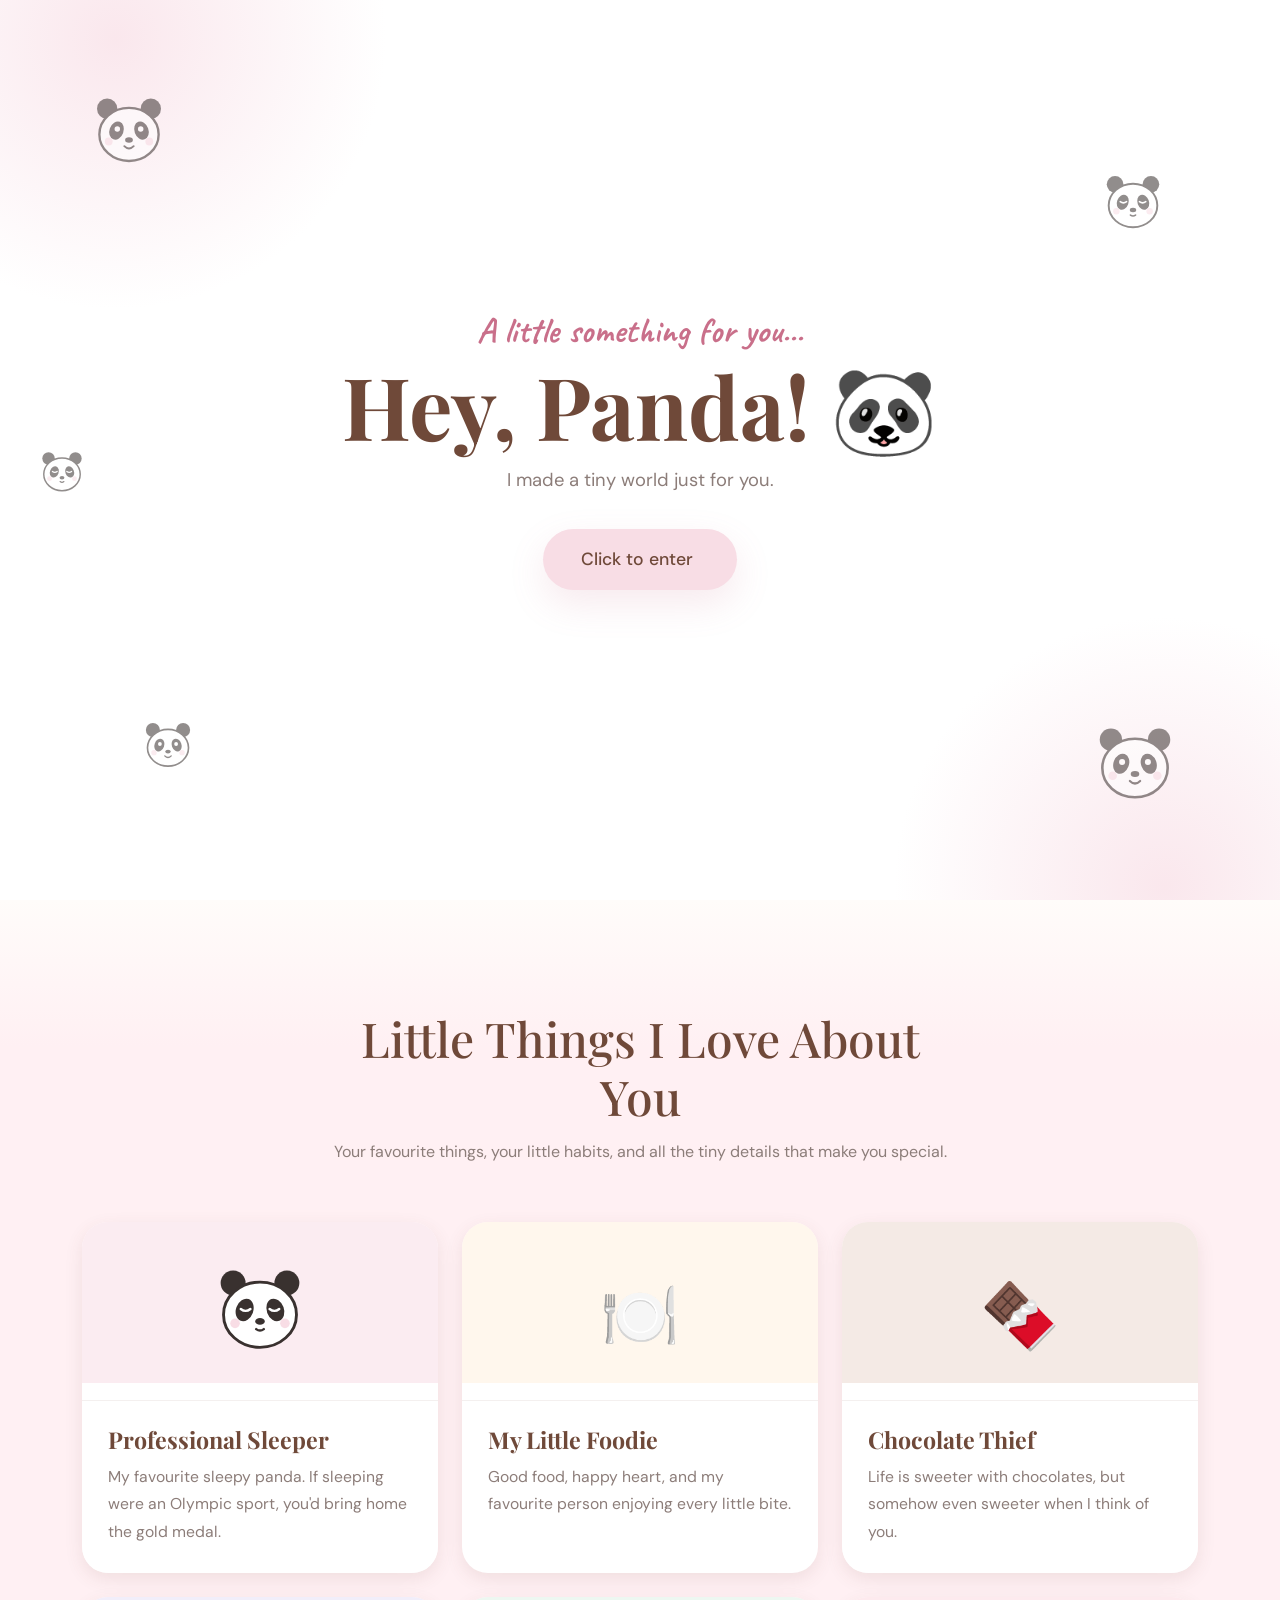
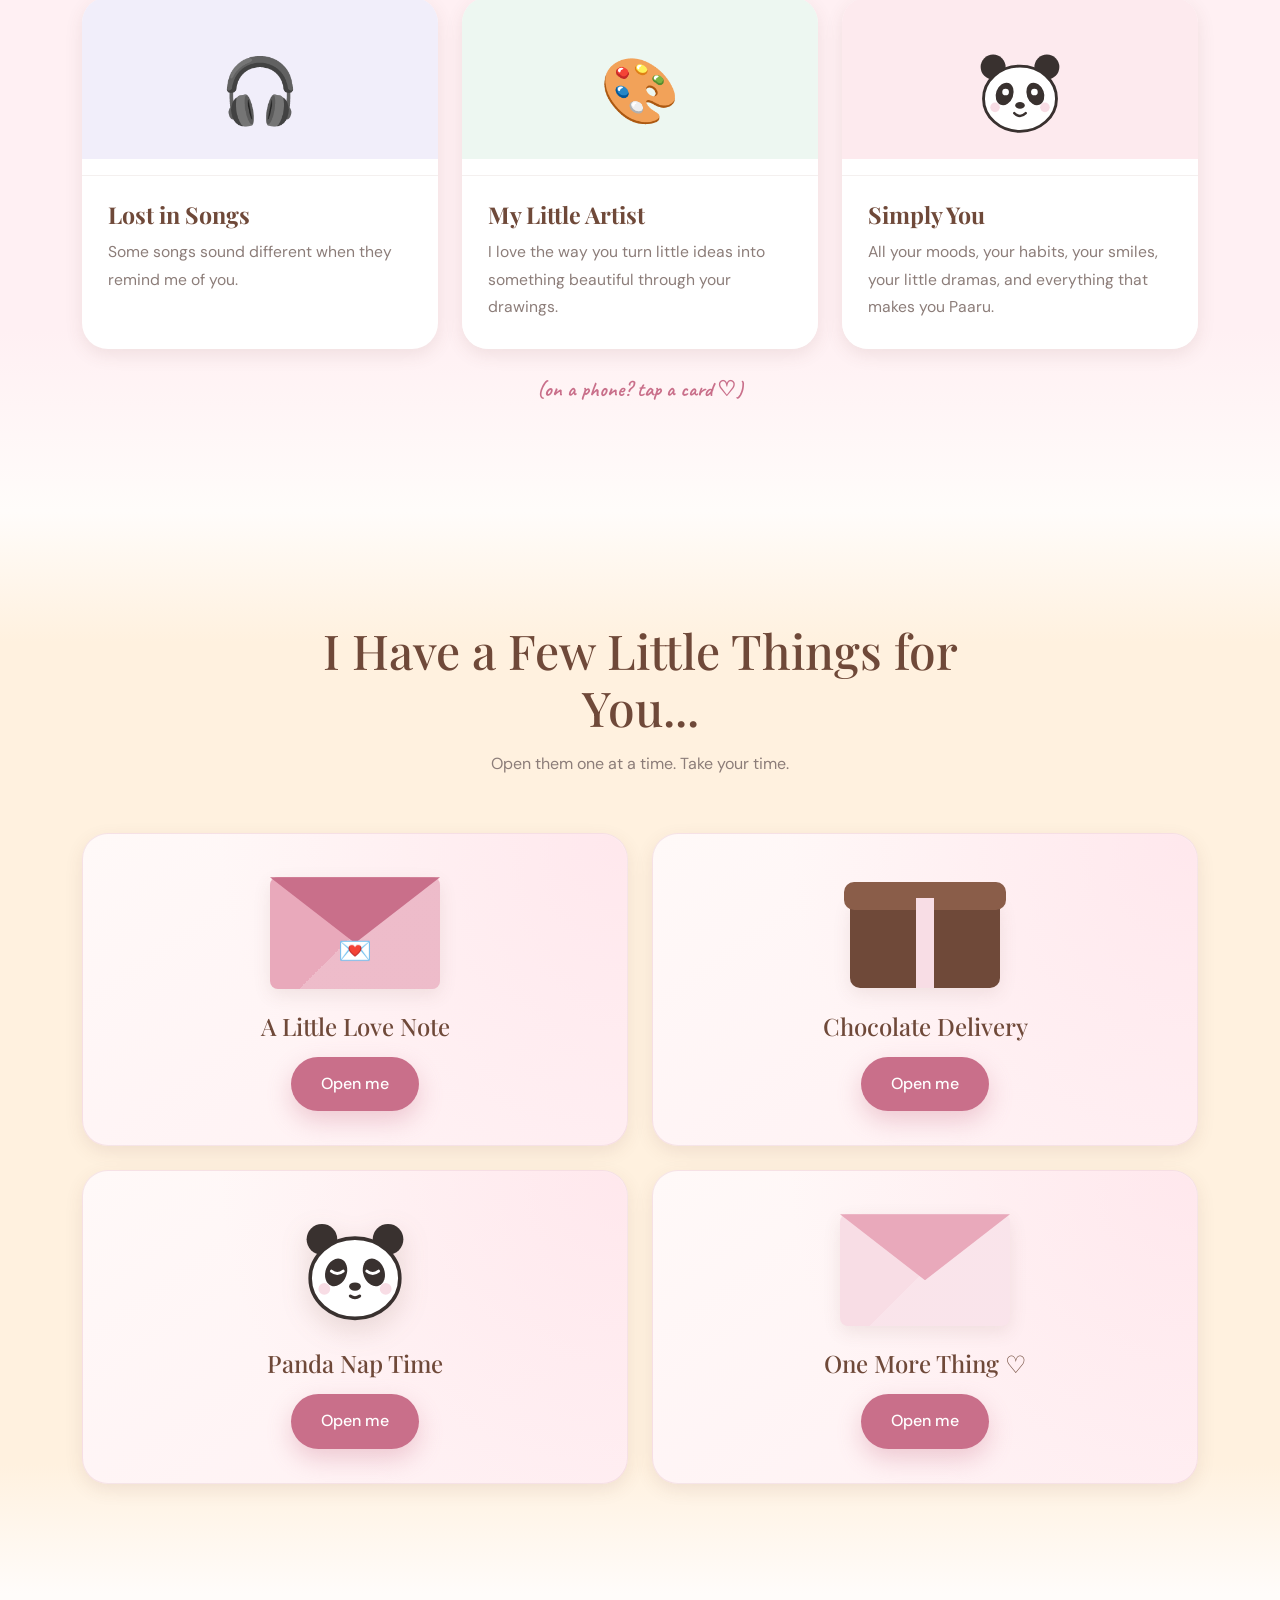
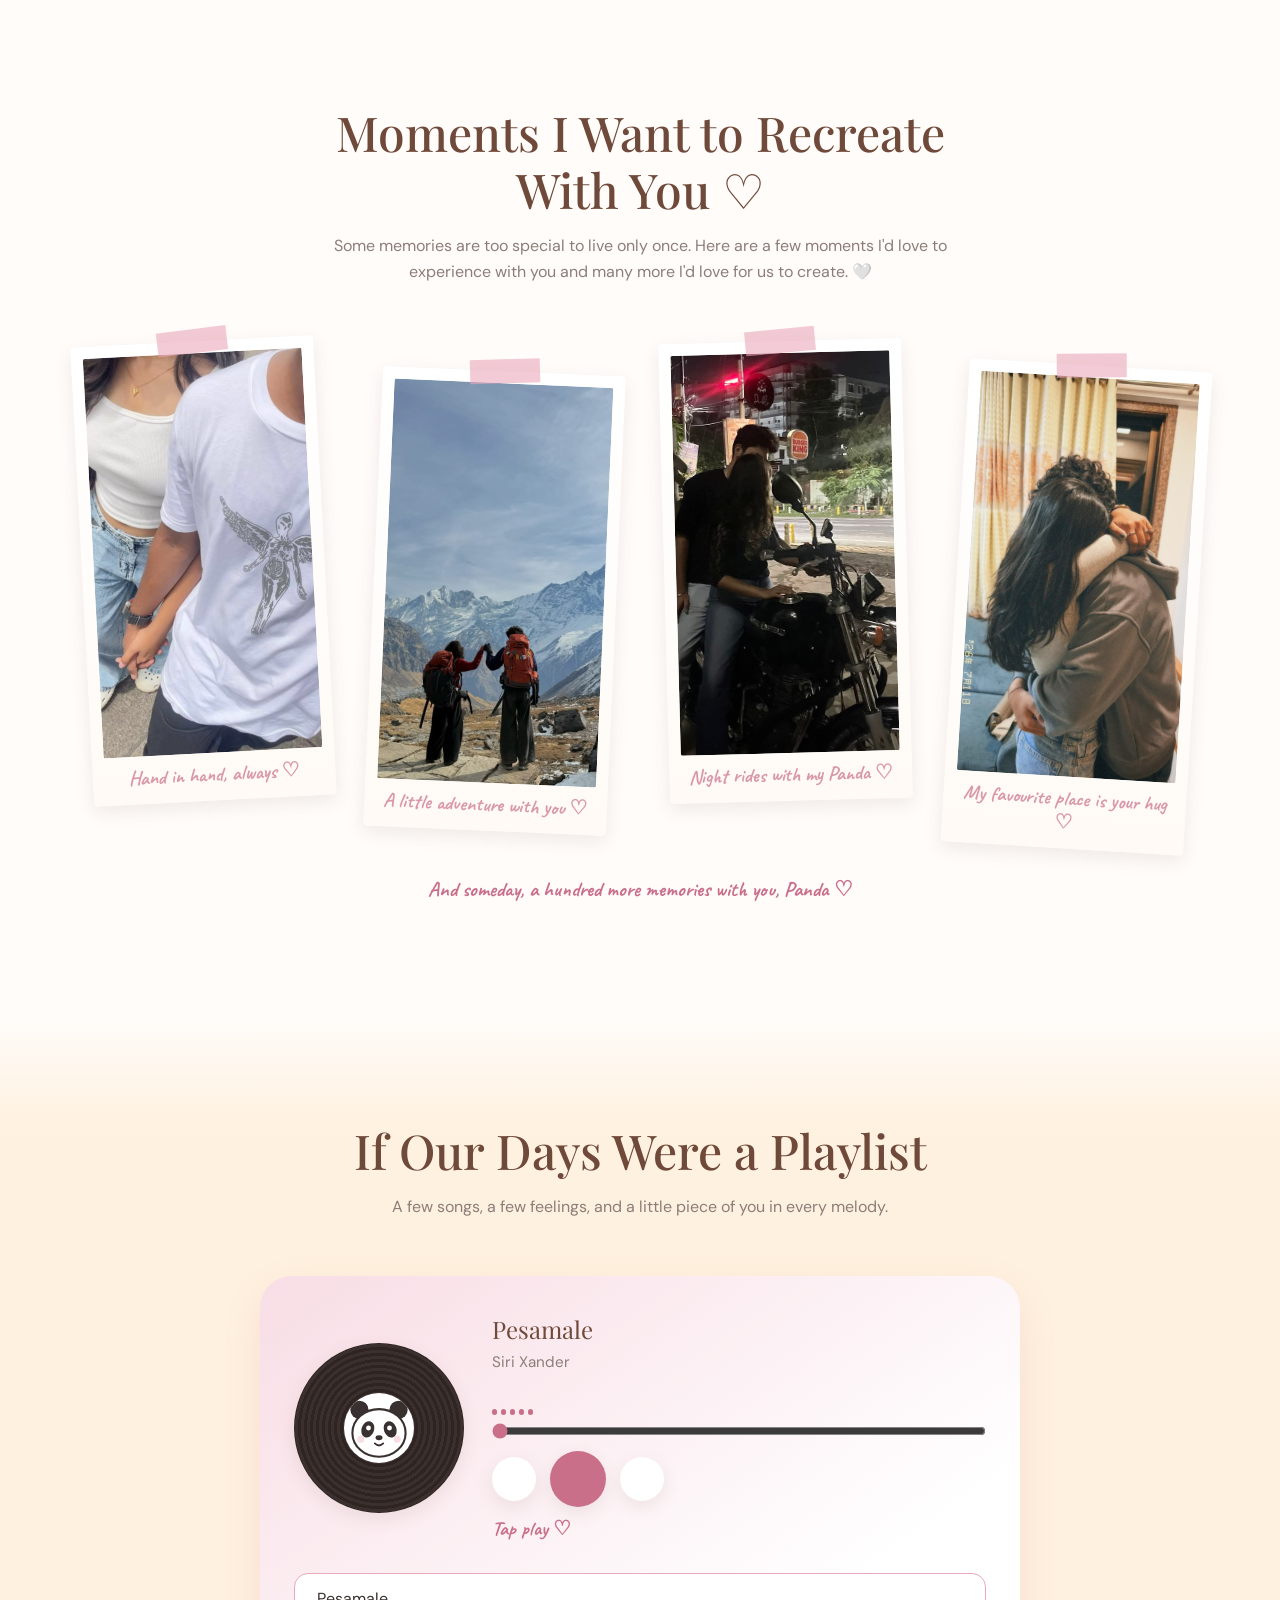
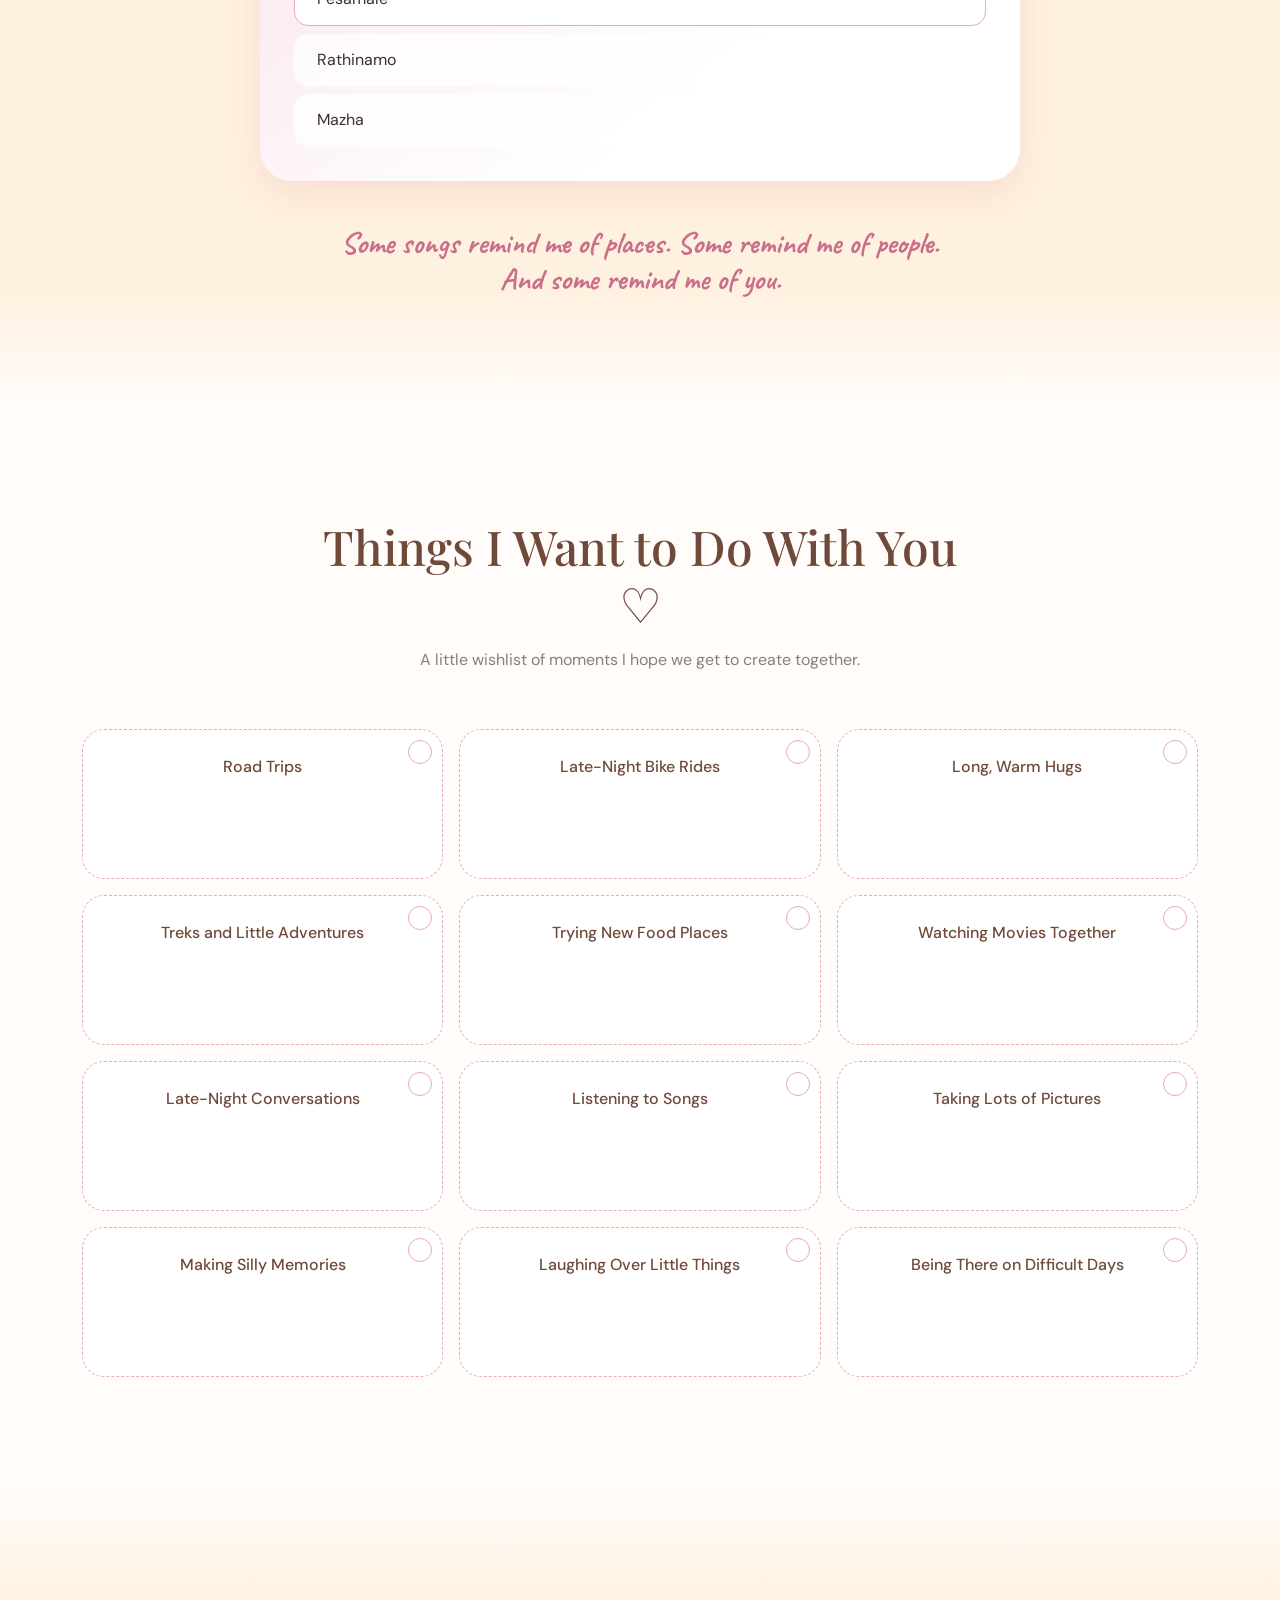
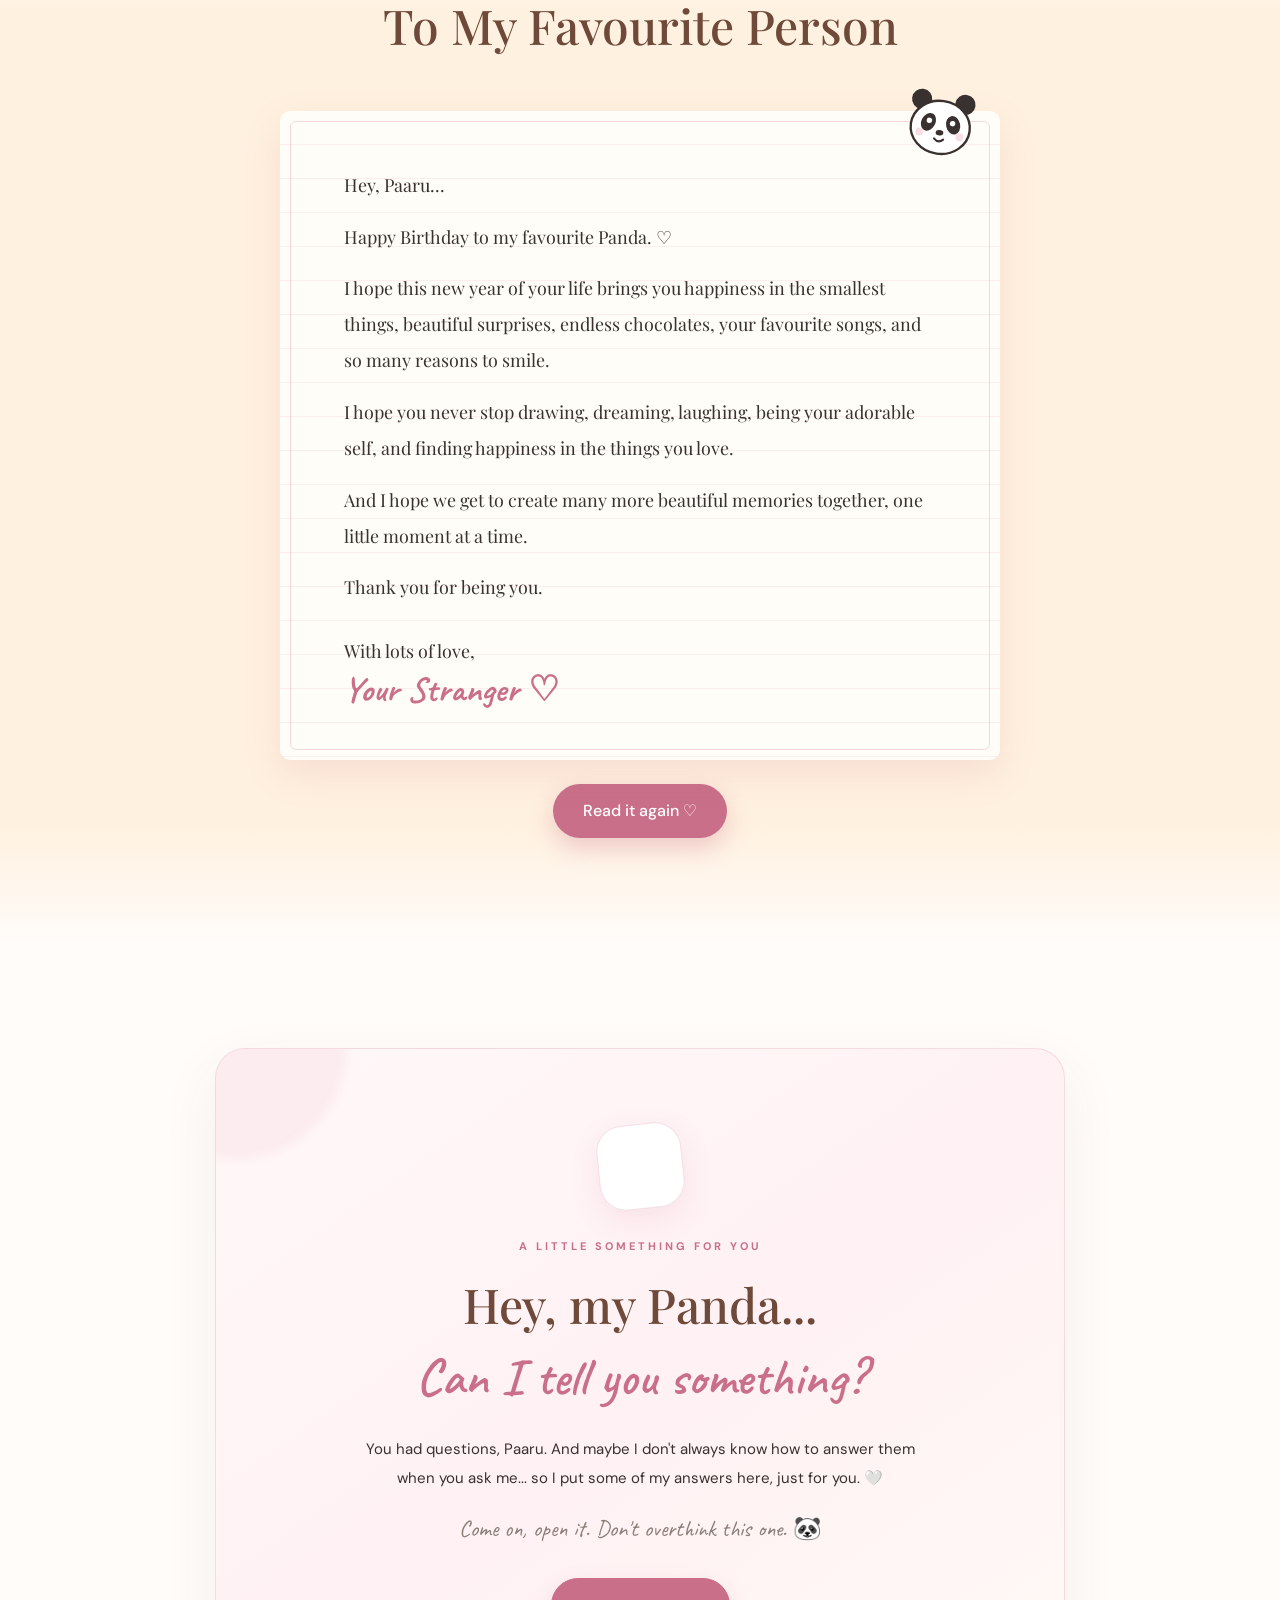
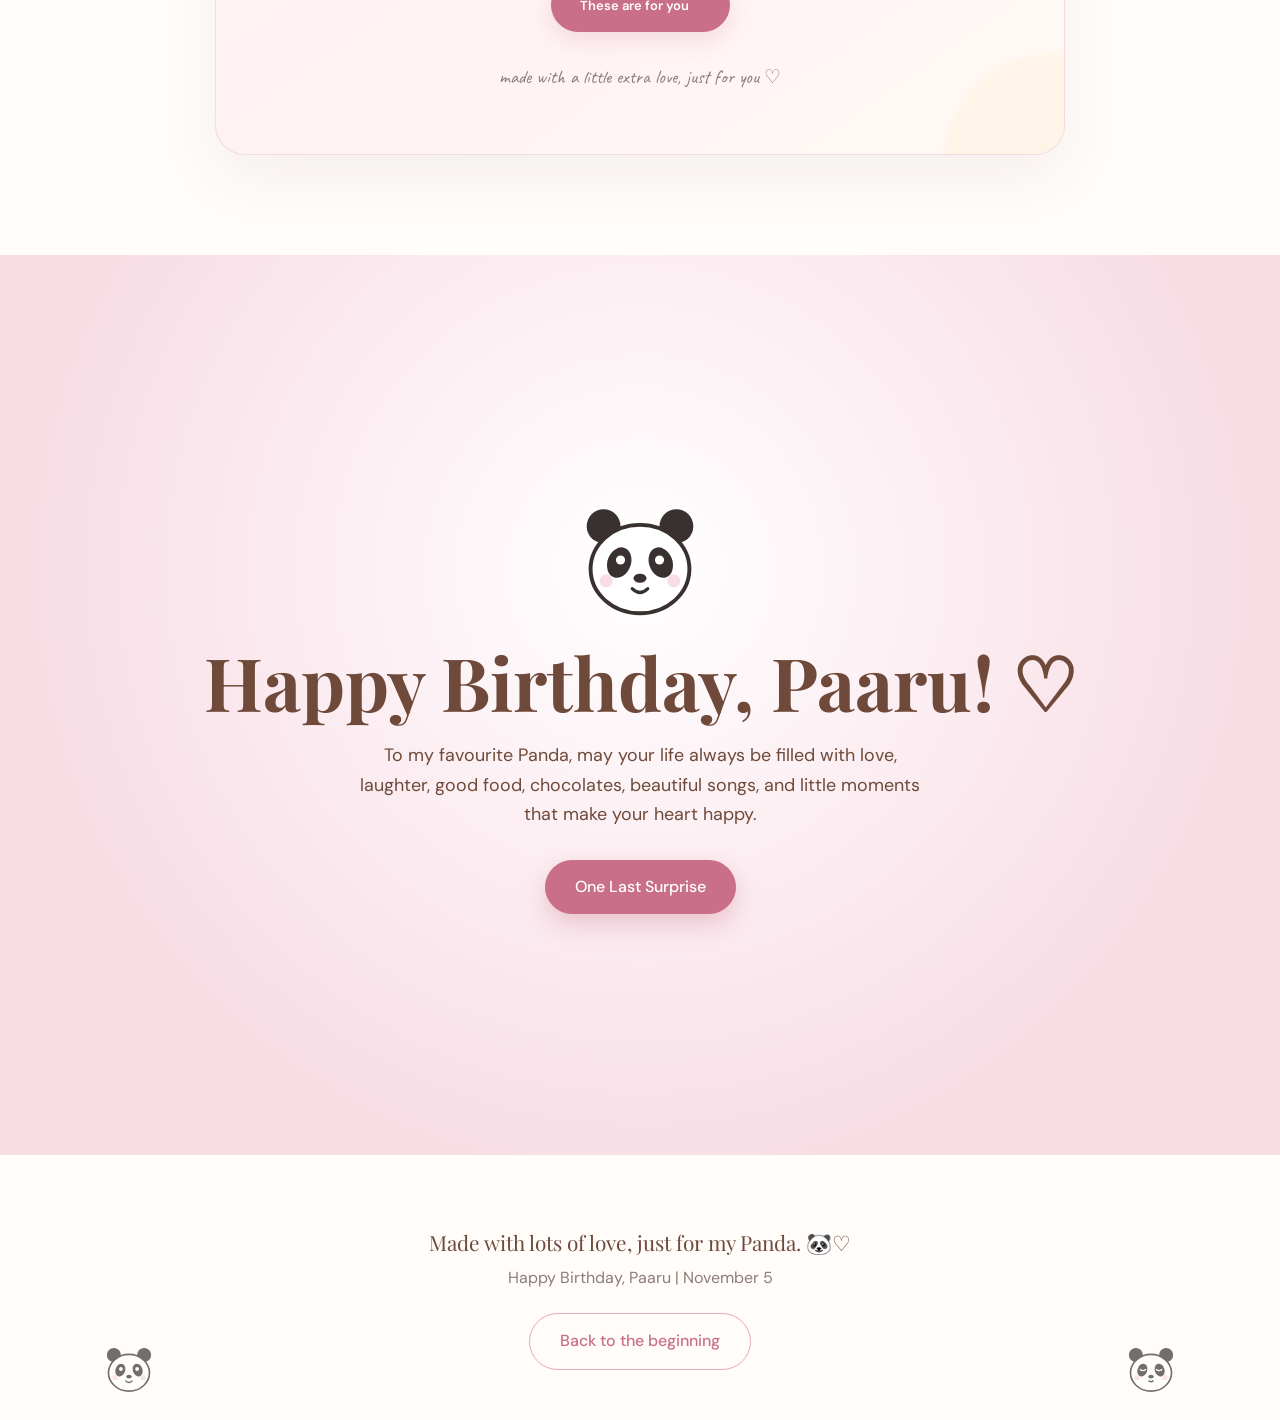
==== commit fa375296: "Add files via upload" ====
--- a/index.html
+++ b/index.html
@@ -138,7 +138,7 @@
                             ordinary days. And now, here I am, wanting to make your birthday a little more special, just
                             to see that smile of yours. So today, no worries, no sadness, just you being my favourite
                             Panda, eating your favourite food, listening to your favourite songs, and being the adorable
-                            little sleepyhead you are. You deserve a day as lovely as your heart, Paaru. ❤️
+                            little sleepyhead you are. You deserve a day as lovely as your heart, Paaru. 🤍
                         </p>
 
 
@@ -389,7 +389,7 @@
 
                                     <p>I hope we get to create all those beautiful memories I've imagined with you,
                                         Paaru. For now, I just want to see you smile and make you feel a little extra
-                                        special today. ❤️</p>
+                                        special today. 🤍</p>
 
                                     <p>Happy Birthday, Paaru. ♡</p>
                                 </div>
@@ -414,7 +414,7 @@
                                     <p>Happy birthday, my little foodie! 🍫 Unlimited chocolates were the plan, but then
                                         I remembered your cavity, Panda. 😭😂 So eat your favourite treats, but please
                                         spare those poor little teeth some trouble! I need my foodie to be around for
-                                        all our future food dates. ❤️🐼</p>
+                                        all our future food dates. 🤍🐼</p>
 
                                 </div>
                             </div>
@@ -485,7 +485,7 @@
                     <p class="sec-sub">
                         Some memories are too special to live only once.
                         Here are a few moments I'd love to experience with you
-                        and many more I'd love for us to create. ❤️
+                        and many more I'd love for us to create. 🤍
                     </p>
                 </header>
 
@@ -647,10 +647,10 @@
                         </li>
 
                         <li>
-                            <button type="button" class="track" data-title="Maleye_Maleye" data-artist="Sanjith Hegde"
-                                data-src="audio/MALEYE_MALEYE.mp3" data-link="">
+                            <button type="button" class="track" data-title="Rathinamo" data-artist="Saurav Srisan | Tanisha Gnanavel"
+                                data-src="audio/Rathinamo.mp3" data-link="">
                                 <i class="ri-music-2-line"></i>
-                                Maleye_Maleye
+                                Rathinamo 
                             </button>
                         </li>
 
@@ -944,7 +944,7 @@
                     <p class="invite-description">
                         You had questions, Paaru. And maybe I don't always
                         know how to answer them when you ask me...
-                        so I put some of my answers here, just for you. ❤️
+                        so I put some of my answers here, just for you. 🤍
                     </p>
 
                     <p class="invite-note">
